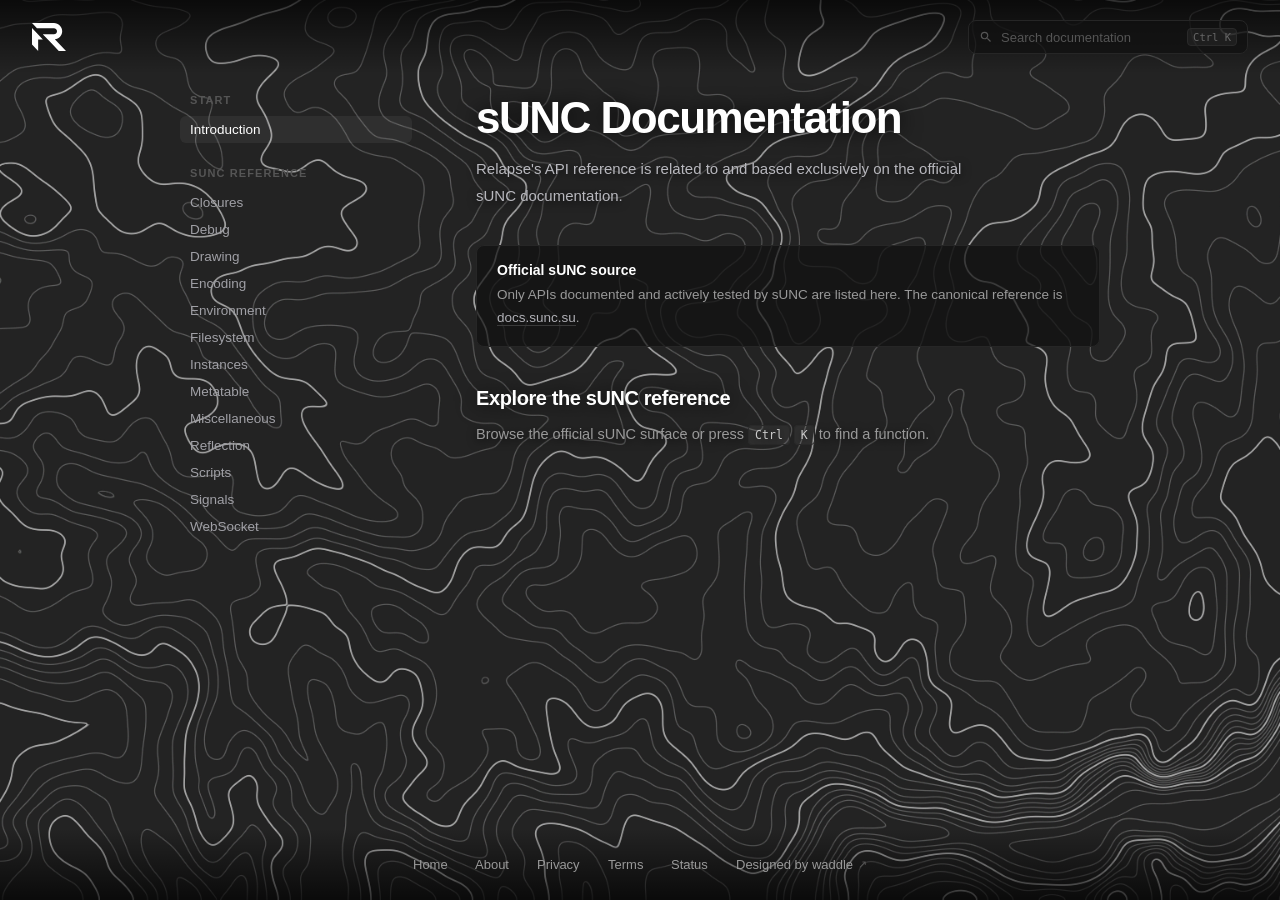
==== docs.html @ dd9867e1 "Fix og:description formatting in docs.html Added a period to the end of the og:description meta tag." ====
<!DOCTYPE html>
<html lang="en">
<head>
  <meta charset="UTF-8">
  <meta name="viewport" content="width=device-width, initial-scale=1.0">
  <title>Documentation — Relapse</title>
  <link rel="stylesheet" href="reassets/restyle.css">
  <link rel="icon" type="image/svg+xml" href="reassets/relapse2.svg">
  <meta property="og:type" content="website">
  <meta property="og:site_name" content="Relapse">
  <meta property="og:title" content="Relapse — The best">
  <meta property="og:description" content="Relapse gives Lua programmers and scripters a powerful, reliable environment for executing and testing their scripts, while delivering exceptional performance.">
  <meta property="og:image" content="https://getrelapse.xyz/reassets/relapse2.svg">
  <meta property="og:url" content="https://getrelapse.xyz/">
</head>
<body>

  <div class="topbar">
    <img src="reassets/relapse2.svg" alt="Relapse logo">
    <div class="docs-topsearch">
      <svg width="14" height="14" viewBox="0 0 24 24" fill="currentColor"><path d="M15.5 14h-.79l-.28-.27A6.47 6.47 0 0 0 16 9.5 6.5 6.5 0 1 0 9.5 16c1.61 0 3.09-.59 4.23-1.57l.27.28v.79l5 4.99L20.49 19l-4.99-5zm-6 0C7.01 14 5 11.99 5 9.5S7.01 5 9.5 5 14 7.01 14 9.5 11.99 14 9.5 14z"/></svg>
      <input type="text" id="docsSearch" placeholder="Search documentation" autocomplete="off" spellcheck="false">
      <kbd>Ctrl K</kbd>
      <div class="docs-results" id="docsResults"></div>
    </div>
  </div>

  <div class="docs-layout">

    <aside class="docs-side">
      <div class="docs-side-group">
        <h3>Start</h3>
        <a class="docs-side-link current" data-doc="introduction" href="#introduction">Introduction</a>
      </div>
      <div class="docs-side-group">
        <h3>sUNC Reference</h3>
        <a class="docs-side-link" data-doc="closures" href="#closures">Closures</a>
        <a class="docs-side-link" data-doc="debug" href="#debug">Debug</a>
        <a class="docs-side-link" data-doc="drawing" href="#drawing">Drawing</a>
        <a class="docs-side-link" data-doc="encoding" href="#encoding">Encoding</a>
        <a class="docs-side-link" data-doc="environment" href="#environment">Environment</a>
        <a class="docs-side-link" data-doc="filesystem" href="#filesystem">Filesystem</a>
        <a class="docs-side-link" data-doc="instances" href="#instances">Instances</a>
        <a class="docs-side-link" data-doc="metatable" href="#metatable">Metatable</a>
        <a class="docs-side-link" data-doc="miscellaneous" href="#miscellaneous">Miscellaneous</a>
        <a class="docs-side-link" data-doc="reflection" href="#reflection">Reflection</a>
        <a class="docs-side-link" data-doc="scripts" href="#scripts">Scripts</a>
        <a class="docs-side-link" data-doc="signals" href="#signals">Signals</a>
        <a class="docs-side-link" data-doc="websocket" href="#websocket">WebSocket</a>
      </div>
    </aside>

    <main class="docs-main">

      <section id="introduction" class="docs-section active">
        <h1 class="docs-title">sUNC Documentation</h1>
        <p class="docs-lead">
          Relapse's API reference is related to and based exclusively on the official sUNC documentation.
        </p>

        <div class="docs-note">
          <h3>Official sUNC source</h3>
          <p>Only APIs documented and actively tested by sUNC are listed here. The canonical reference is <a href="https://docs.sunc.su" target="_blank">docs.sunc.su</a>.</p>
        </div>

        <h2 class="docs-h2">Explore the sUNC reference</h2>
        <p class="docs-p">Browse the official sUNC surface or press <kbd>Ctrl</kbd> <kbd>K</kbd> to find a function.</p>
      </section>

      <section id="closures" class="docs-section">
        <p class="docs-breadcrumb"><span>sUNC Reference</span><span class="sep">/</span><span>Closures</span></p>
        <h2 class="docs-title-sm">Closures</h2>
        <p class="docs-lead">Inspect, create, classify, hook and restore Luau closures.</p>

        <div class="docs-note">
          <h3>Related to sUNC documentation</h3>
          <p>This reference is based exclusively on the official <a href="https://docs.sunc.su" target="_blank">sUNC documentation</a>.</p>
        </div>

        <h3 class="docs-h3">Available functions</h3>
        <div class="docs-functions" data-category="closures"></div>
      </section>

      <section id="debug" class="docs-section">
        <p class="docs-breadcrumb"><span>sUNC Reference</span><span class="sep">/</span><span>Debug</span></p>
        <h2 class="docs-title-sm">Debug</h2>
        <p class="docs-lead">Inspect and modify constants, upvalues, stacks and prototypes.</p>

        <div class="docs-note">
          <h3>Related to sUNC documentation</h3>
          <p>This reference is based exclusively on the official <a href="https://docs.sunc.su" target="_blank">sUNC documentation</a>.</p>
        </div>

        <h3 class="docs-h3">Available functions</h3>
        <div class="docs-functions" data-category="debug"></div>
      </section>

      <section id="drawing" class="docs-section">
        <p class="docs-breadcrumb"><span>sUNC Reference</span><span class="sep">/</span><span>Drawing</span></p>
        <h2 class="docs-title-sm">Drawing</h2>
        <p class="docs-lead">Create and manage client-only 2D drawing objects.</p>

        <div class="docs-note">
          <h3>Related to sUNC documentation</h3>
          <p>This reference is based exclusively on the official <a href="https://docs.sunc.su" target="_blank">sUNC documentation</a>.</p>
        </div>

        <h3 class="docs-h3">Available functions</h3>
        <div class="docs-functions" data-category="drawing"></div>
      </section>

      <section id="encoding" class="docs-section">
        <p class="docs-breadcrumb"><span>sUNC Reference</span><span class="sep">/</span><span>Encoding</span></p>
        <h2 class="docs-title-sm">Encoding</h2>
        <p class="docs-lead">Encode Base64 data and compress or decompress LZ4 data.</p>

        <div class="docs-note">
          <h3>Related to sUNC documentation</h3>
          <p>This reference is based exclusively on the official <a href="https://docs.sunc.su" target="_blank">sUNC documentation</a>.</p>
        </div>

        <h3 class="docs-h3">Available functions</h3>
        <div class="docs-functions" data-category="encoding"></div>
      </section>

      <section id="environment" class="docs-section">
        <p class="docs-breadcrumb"><span>sUNC Reference</span><span class="sep">/</span><span>Environment</span></p>
        <h2 class="docs-title-sm">Environment</h2>
        <p class="docs-lead">Inspect executor environments, the registry and garbage-collected values.</p>

        <div class="docs-note">
          <h3>Related to sUNC documentation</h3>
          <p>This reference is based exclusively on the official <a href="https://docs.sunc.su" target="_blank">sUNC documentation</a>.</p>
        </div>

        <h3 class="docs-h3">Available functions</h3>
        <div class="docs-functions" data-category="environment"></div>
      </section>

      <section id="filesystem" class="docs-section">
        <p class="docs-breadcrumb"><span>sUNC Reference</span><span class="sep">/</span><span>Filesystem</span></p>
        <h2 class="docs-title-sm">Filesystem</h2>
        <p class="docs-lead">Read, write and organize files in the executor workspace.</p>

        <div class="docs-note">
          <h3>Related to sUNC documentation</h3>
          <p>This reference is based exclusively on the official <a href="https://docs.sunc.su" target="_blank">sUNC documentation</a>.</p>
        </div>

        <h3 class="docs-h3">Available functions</h3>
        <div class="docs-functions" data-category="filesystem"></div>
      </section>

      <section id="instances" class="docs-section">
        <p class="docs-breadcrumb"><span>sUNC Reference</span><span class="sep">/</span><span>Instances</span></p>
        <h2 class="docs-title-sm">Instances</h2>
        <p class="docs-lead">Enumerate, reference, inspect and interact with Roblox Instances.</p>

        <div class="docs-note">
          <h3>Related to sUNC documentation</h3>
          <p>This reference is based exclusively on the official <a href="https://docs.sunc.su" target="_blank">sUNC documentation</a>.</p>
        </div>

        <h3 class="docs-h3">Available functions</h3>
        <div class="docs-functions" data-category="instances"></div>
      </section>

      <section id="metatable" class="docs-section">
        <p class="docs-breadcrumb"><span>sUNC Reference</span><span class="sep">/</span><span>Metatable</span></p>
        <h2 class="docs-title-sm">Metatable</h2>
        <p class="docs-lead">Access, replace and inspect protected metatables.</p>

        <div class="docs-note">
          <h3>Related to sUNC documentation</h3>
          <p>This reference is based exclusively on the official <a href="https://docs.sunc.su" target="_blank">sUNC documentation</a>.</p>
        </div>

        <h3 class="docs-h3">Available functions</h3>
        <div class="docs-functions" data-category="metatable"></div>
      </section>

      <section id="miscellaneous" class="docs-section">
        <p class="docs-breadcrumb"><span>sUNC Reference</span><span class="sep">/</span><span>Miscellaneous</span></p>
        <h2 class="docs-title-sm">Miscellaneous</h2>
        <p class="docs-lead">Utility functions that don't belong to a specific category.</p>

        <div class="docs-note">
          <h3>Related to sUNC documentation</h3>
          <p>This reference is based exclusively on the official <a href="https://docs.sunc.su" target="_blank">sUNC documentation</a>.</p>
        </div>

        <h3 class="docs-h3">Available functions</h3>
        <div class="docs-functions" data-category="miscellaneous"></div>
      </section>

      <section id="reflection" class="docs-section">
        <p class="docs-breadcrumb"><span>sUNC Reference</span><span class="sep">/</span><span>Reflection</span></p>
        <h2 class="docs-title-sm">Reflection</h2>
        <p class="docs-lead">Reflect on functions, types and runtime state.</p>

        <div class="docs-note">
          <h3>Related to sUNC documentation</h3>
          <p>This reference is based exclusively on the official <a href="https://docs.sunc.su" target="_blank">sUNC documentation</a>.</p>
        </div>

        <h3 class="docs-h3">Available functions</h3>
        <div class="docs-functions" data-category="reflection"></div>
      </section>

      <section id="scripts" class="docs-section">
        <p class="docs-breadcrumb"><span>sUNC Reference</span><span class="sep">/</span><span>Scripts</span></p>
        <h2 class="docs-title-sm">Scripts</h2>
        <p class="docs-lead">Manage, load and inspect running scripts.</p>

        <div class="docs-note">
          <h3>Related to sUNC documentation</h3>
          <p>This reference is based exclusively on the official <a href="https://docs.sunc.su" target="_blank">sUNC documentation</a>.</p>
        </div>

        <h3 class="docs-h3">Available functions</h3>
        <div class="docs-functions" data-category="scripts"></div>
      </section>

      <section id="signals" class="docs-section">
        <p class="docs-breadcrumb"><span>sUNC Reference</span><span class="sep">/</span><span>Signals</span></p>
        <h2 class="docs-title-sm">Signals</h2>
        <p class="docs-lead">Hook and inspect Roblox signals and event connections.</p>

        <div class="docs-note">
          <h3>Related to sUNC documentation</h3>
          <p>This reference is based exclusively on the official <a href="https://docs.sunc.su" target="_blank">sUNC documentation</a>.</p>
        </div>

        <h3 class="docs-h3">Available functions</h3>
        <div class="docs-functions" data-category="signals"></div>
      </section>

      <section id="websocket" class="docs-section">
        <p class="docs-breadcrumb"><span>sUNC Reference</span><span class="sep">/</span><span>WebSocket</span></p>
        <h2 class="docs-title-sm">WebSocket</h2>
        <p class="docs-lead">Open, send and receive data over WebSocket connections.</p>

        <div class="docs-note">
          <h3>Related to sUNC documentation</h3>
          <p>This reference is based exclusively on the official <a href="https://docs.sunc.su" target="_blank">sUNC documentation</a>.</p>
        </div>

        <h3 class="docs-h3">Available functions</h3>
        <div class="docs-functions" data-category="websocket"></div>
      </section>

      <section id="function-view" class="docs-section">
        <p class="docs-breadcrumb" id="fnBreadcrumb"></p>
        <p class="docs-category-label" id="fnCategory"></p>
        <h2 class="docs-fn-title" id="fnTitle"></h2>
        <p class="docs-lead" id="fnDesc"></p>

        <div class="docs-note">
          <h3>Related to sUNC documentation</h3>
          <p>This page follows the official <a href="https://docs.sunc.su" target="_blank">sUNC reference</a>.</p>
        </div>

        <h3 class="docs-h2">Signature</h3>
        <div class="docs-code">
          <div class="docs-code-head">
            <span class="docs-code-lang">Luau</span>
            <button class="docs-copy" data-copy="" type="button" aria-label="Copy signature">
              <svg width="12" height="12" viewBox="0 0 24 24" fill="currentColor"><path d="M16 1H4c-1.1 0-2 .9-2 2v14h2V3h12V1zm3 4H8c-1.1 0-2 .9-2 2v14c0 1.1.9 2 2 2h11c1.1 0 2-.9 2-2V7c0-1.1-.9-2-2-2zm0 16H8V7h11v14z"/></svg>
              <span>Copy</span>
            </button>
          </div>
          <pre class="docs-code-body"><code id="fnSignature"></code></pre>
        </div>

        <h3 class="docs-h2">Returns</h3>
        <p class="docs-p" id="fnReturns"></p>

        <div class="docs-nav">
          <a class="docs-nav-btn" id="fnPrev" href="#">
            <span class="docs-nav-label">← Previous</span>
            <span class="docs-nav-title" id="fnPrevTitle"></span>
          </a>
          <a class="docs-nav-btn docs-nav-next" id="fnNext" href="#">
            <span class="docs-nav-label">Next →</span>
            <span class="docs-nav-title" id="fnNextTitle"></span>
          </a>
        </div>
      </section>

    </main>

  </div>

  <div class="footer">
    <a href="index.html">Home</a>
    <a href="#">About</a>
    <a href="#">Privacy</a>
    <a href="tos.html">Terms</a>
    <a href="#">Status</a>
    <a class="credit" href="https://waddles.cafe" target="_blank" rel="noopener">Designed by waddle</a>
  </div>

  <script src="reassets/rejs.js"></script>

</body>
</html>
---- reassets/restyle.css ----
* { margin: 0; padding: 0; box-sizing: border-box; }

html {
  width: 100%;
  height: 100%;
}

body {
  width: 100%;
  min-height: 100%;
  background: #000;
  color: #fff;
  font-family: -apple-system, BlinkMacSystemFont, "Segoe UI", Roboto, Helvetica, Arial, sans-serif;
  display: flex;
  flex-direction: column;
  background-image: url('bckgrnd.png');
  background-size: cover;
  background-position: center;
  background-repeat: no-repeat;
  background-attachment: fixed;
}

body.no-scroll {
  overflow: hidden;
  height: 100vh;
}

@keyframes waveIn {
  0% {
    opacity: 0;
    transform: translate3d(-24px, 40px, 0) scale(0.99);
    filter: blur(8px);
  }
  70% {
    opacity: 1;
    filter: blur(0);
  }
  100% {
    opacity: 1;
    transform: translate3d(0, 0, 0) scale(1);
    filter: blur(0);
  }
}

@keyframes floatSway {
  0%, 100% { transform: translate3d(0, 0, 0); }
  33%      { transform: translate3d(2px, -3px, 0); }
  66%      { transform: translate3d(-2px, 2px, 0); }
}

.topbar {
  display: flex;
  justify-content: space-between;
  align-items: center;
  padding: 20px 32px;
  background: linear-gradient(to bottom, rgba(0,0,0,0.7) 0%, rgba(0,0,0,0) 100%);
}

.topbar img {
  height: 28px;
  width: auto;
  opacity: 0;
  will-change: transform, opacity, filter;
  animation: waveIn 2.4s cubic-bezier(0.22, 1, 0.36, 1) forwards;
  animation-delay: 0.05s;
}

.login-btn {
  display: flex;
  align-items: center;
  gap: 6px;
  background: #111;
  border: 1px solid #222;
  color: #ccc;
  padding: 6px 14px;
  border-radius: 6px;
  font-size: 13px;
  cursor: pointer;
  text-decoration: none;
  transition: background 0.15s;
  opacity: 0;
  will-change: transform, opacity, filter;
  animation: waveIn 2.4s cubic-bezier(0.22, 1, 0.36, 1) forwards;
  animation-delay: 0.15s;
}

.login-btn:hover { background: #1a1a1a; }

.hero {
  flex: 1;
  display: flex;
  flex-direction: column;
  align-items: center;
  justify-content: center;
  text-align: center;
  padding: 40px 20px;
}

.logo-row {
  display: flex;
  align-items: center;
  justify-content: center;
  margin-bottom: 40px;
  opacity: 0;
  will-change: transform, opacity, filter;
  animation: waveIn 2.4s cubic-bezier(0.22, 1, 0.36, 1) forwards;
  animation-delay: 0.2s;
}

.logo-row img {
  height: 140px;
  width: auto;
  max-width: 90%;
  object-fit: contain;
  will-change: transform;
  animation: floatSway 10s ease-in-out infinite;
  animation-delay: 2.8s;
}

.logo-row h1 {
  font-size: 88px;
  font-weight: 600;
  letter-spacing: -2px;
  color: #fff;
  text-shadow: 0 0 20px rgba(0, 0, 0, 0.8);
}

.tagline {
  max-width: 560px;
  color: #ccc;
  font-size: 15px;
  line-height: 1.7;
  margin-bottom: 40px;
  text-shadow: 0 2px 10px rgba(0, 0, 0, 0.8);
  opacity: 0;
  will-change: transform, opacity, filter;
  animation: waveIn 2.4s cubic-bezier(0.22, 1, 0.36, 1) forwards;
  animation-delay: 0.4s;
}

.buttons {
  display: flex;
  gap: 12px;
  opacity: 0;
  will-change: transform, opacity, filter;
  animation: waveIn 2.4s cubic-bezier(0.22, 1, 0.36, 1) forwards;
  animation-delay: 0.6s;
}

.btn {
  display: flex;
  align-items: center;
  gap: 8px;
  background: rgba(17, 17, 17, 0.8);
  border: 1px solid #333;
  color: #ddd;
  padding: 10px 20px;
  border-radius: 6px;
  font-size: 14px;
  font-weight: 500;
  cursor: pointer;
  text-decoration: none;
  transition: background 0.2s ease, border-color 0.2s ease, transform 0.2s ease;
}

.btn:hover {
  background: #1a1a1a;
  border-color: #444;
  transform: translateY(-1px);
}

.btn svg {
  width: 16px;
  height: 16px;
  fill: #888;
  transition: fill 0.2s ease;
}

.btn:hover svg {
  fill: #bbb;
}

.footer {
  display: flex;
  justify-content: center;
  gap: 28px;
  padding: 28px 20px;
  background: linear-gradient(to top, rgba(0,0,0,0.7) 0%, rgba(0,0,0,0) 100%);
}

.footer a {
  color: #999;
  font-size: 13px;
  text-decoration: none;
  transition: color 0.2s ease;
  opacity: 0;
  will-change: transform, opacity, filter;
  animation: waveIn 2.4s cubic-bezier(0.22, 1, 0.36, 1) forwards;
}

.footer a:nth-child(1) { animation-delay: 0.8s; }
.footer a:nth-child(2) { animation-delay: 0.85s; }
.footer a:nth-child(3) { animation-delay: 0.9s; }
.footer a:nth-child(4) { animation-delay: 0.95s; }
.footer a:nth-child(5) { animation-delay: 1s; }
.footer a:nth-child(6) { animation-delay: 1.05s; }

.footer a:hover { color: #ddd; }

.footer .credit {
  display: inline-flex;
  align-items: center;
  gap: 5px;
}

.footer .credit::after {
  content: '↗';
  font-size: 11px;
  color: #555;
  transition: color 0.2s ease;
}

.footer .credit:hover::after {
  color: #c084fc;
}

.article-wrap {
  flex: 1;
  display: flex;
  flex-direction: column;
  padding: 20px 24px 80px;
  max-width: 640px;
  margin: 0 auto;
  width: 100%;
}

.back {
  display: inline-flex;
  align-items: center;
  gap: 6px;
  font-size: 13px;
  color: #666;
  margin-bottom: 40px;
  text-decoration: none;
  transition: color .15s ease;
  opacity: 0;
  will-change: transform, opacity, filter;
  animation: waveIn 2.4s cubic-bezier(0.22, 1, 0.36, 1) forwards;
  animation-delay: 0.1s;
}

.back:hover {
  color: #fff;
}

.article-title {
  font-size: clamp(26px, 5vw, 34px);
  font-weight: 600;
  letter-spacing: -1px;
  color: #fff;
  margin-bottom: 6px;
  text-shadow: 0 0 20px rgba(0, 0, 0, 0.8);
  opacity: 0;
  will-change: transform, opacity, filter;
  animation: waveIn 2.4s cubic-bezier(0.22, 1, 0.36, 1) forwards;
  animation-delay: 0.2s;
}

.article-updated {
  font-size: 12.5px;
  color: #666;
  margin-bottom: 44px;
  letter-spacing: 0.02em;
  opacity: 0;
  will-change: transform, opacity, filter;
  animation: waveIn 2.4s cubic-bezier(0.22, 1, 0.36, 1) forwards;
  animation-delay: 0.3s;
}

.article {
  width: 100%;
  opacity: 0;
  will-change: transform, opacity, filter;
  animation: waveIn 2.4s cubic-bezier(0.22, 1, 0.36, 1) forwards;
  animation-delay: 0.4s;
}

.article-lead {
  font-size: 15px;
  line-height: 1.75;
  color: #b8b8be;
  margin-bottom: 44px;
  text-shadow: 0 2px 10px rgba(0, 0, 0, 0.8);
}

.article-card {
  margin-bottom: 36px;
}

.article-card h2 {
  font-size: 16px;
  font-weight: 600;
  color: #fff;
  margin-bottom: 8px;
  letter-spacing: -0.2px;
  text-shadow: 0 0 20px rgba(0, 0, 0, 0.8);
}

.article-card p {
  font-size: 14.5px;
  line-height: 1.75;
  color: #999;
  text-shadow: 0 2px 10px rgba(0, 0, 0, 0.8);
}

@media (prefers-reduced-motion: reduce) {
  .topbar img,
  .login-btn,
  .logo-row,
  .tagline,
  .buttons,
  .footer a,
  .back,
  .article-title,
  .article-updated,
  .article,
  .docs-side,
  .docs-section.active {
    animation: none;
    opacity: 1;
    transform: none;
    filter: none;
  }
}

@media (max-width: 640px) {
  .logo-row img { height: 80px; }
  .buttons { flex-direction: column; width: 100%; max-width: 280px; }
  .btn { justify-content: center; }
  .hero { padding: 24px 16px; }
  .tagline { font-size: 13px; }
  .topbar { padding: 16px 20px; }
  .topbar img { height: 22px; }

  .article-wrap { padding: 16px 20px 60px; }
  .article-card { margin-bottom: 28px; }
  .article-lead { margin-bottom: 32px; }
}

.docs-topsearch {
  position: relative;
  display: flex;
  align-items: center;
  gap: 8px;
  background: rgba(17, 17, 17, 0.7);
  border: 1px solid #262626;
  border-radius: 8px;
  padding: 7px 10px;
  min-width: 280px;
  transition: border-color 0.15s ease, background 0.15s ease;
}

.docs-topsearch:focus-within {
  border-color: #3a3a3a;
  background: rgba(22, 22, 22, 0.9);
}

.docs-topsearch svg { color: #555; flex-shrink: 0; }

.docs-topsearch input {
  flex: 1;
  min-width: 0;
  background: none;
  border: none;
  outline: none;
  color: #e0e0e4;
  font-family: inherit;
  font-size: 13px;
  padding: 0;
}

.docs-topsearch input::placeholder { color: #555; }

.docs-topsearch kbd {
  font-family: ui-monospace, "SF Mono", Menlo, monospace;
  font-size: 10.5px;
  background: rgba(255, 255, 255, 0.05);
  border: 1px solid #2a2a2a;
  border-radius: 4px;
  padding: 2px 5px;
  color: #666;
  flex-shrink: 0;
}

.docs-topsearch .docs-results {
  position: absolute;
  top: calc(100% + 6px);
  right: 0;
  width: 320px;
  max-height: 380px;
  overflow-y: auto;
  display: none;
  flex-direction: column;
  gap: 2px;
  background: rgba(17, 17, 17, 0.98);
  border: 1px solid #262626;
  border-radius: 8px;
  padding: 6px;
  margin: 0;
  z-index: 200;
  box-shadow: 0 8px 32px rgba(0, 0, 0, 0.5);
}

.docs-topsearch .docs-results.on { display: flex; }

.docs-result-label {
  font-size: 10.5px;
  font-weight: 600;
  letter-spacing: 0.08em;
  text-transform: uppercase;
  color: #555;
  padding: 6px 8px 4px;
}

.docs-result {
  display: flex;
  align-items: center;
  justify-content: space-between;
  gap: 8px;
  padding: 7px 8px;
  border-radius: 6px;
  text-decoration: none;
  transition: background 0.12s ease;
}

.docs-result:hover { background: rgba(255, 255, 255, 0.04); }

.docs-result-title {
  font-size: 13px;
  color: #b8b8be;
  white-space: nowrap;
  overflow: hidden;
  text-overflow: ellipsis;
}

.docs-result-title mark {
  background: rgba(192, 132, 252, 0.25);
  color: #e0c8ff;
  border-radius: 2px;
  padding: 0 2px;
}

.docs-result-type {
  font-size: 10px;
  text-transform: uppercase;
  letter-spacing: 0.06em;
  color: #555;
  flex-shrink: 0;
}

.docs-result-none {
  font-size: 13px;
  color: #666;
  padding: 10px 8px;
  text-align: center;
}

.docs-layout {
  flex: 1;
  display: grid;
  grid-template-columns: 240px minmax(0, 1fr);
  gap: 56px;
  max-width: 1000px;
  width: 100%;
  margin: 0 auto;
  padding: 20px 40px 80px;
}

.docs-side {
  position: sticky;
  top: 80px;
  align-self: start;
  max-height: calc(100vh - 100px);
  overflow-y: auto;
  display: flex;
  flex-direction: column;
  gap: 24px;
  padding-right: 8px;
  scrollbar-width: thin;
  scrollbar-color: #2a2a2a transparent;
  opacity: 0;
  will-change: transform, opacity, filter;
  animation: waveIn 2.4s cubic-bezier(0.22, 1, 0.36, 1) forwards;
  animation-delay: 0.2s;
}

.docs-side::-webkit-scrollbar { width: 4px; }
.docs-side::-webkit-scrollbar-thumb { background: #2a2a2a; border-radius: 2px; }

.docs-side-group { display: flex; flex-direction: column; }

.docs-side-group h3 {
  font-size: 11px;
  font-weight: 600;
  letter-spacing: 0.1em;
  text-transform: uppercase;
  color: #555;
  margin-bottom: 10px;
  padding-left: 10px;
}

.docs-side-link {
  display: block;
  padding: 6px 10px;
  font-size: 13.5px;
  color: #a0a0a6;
  text-decoration: none;
  border-radius: 6px;
  transition: color 0.15s ease, background 0.15s ease;
}

.docs-side-link:hover { color: #e8e8ec; background: rgba(255, 255, 255, 0.04); }
.docs-side-link.current { color: #fff; background: rgba(255, 255, 255, 0.06); }

.docs-main { min-width: 0; }

.docs-section { display: none; }

.docs-section.active {
  display: block;
  animation: waveIn 0.9s cubic-bezier(0.22, 1, 0.36, 1) forwards;
}

.docs-breadcrumb {
  display: flex;
  align-items: center;
  gap: 8px;
  font-size: 12.5px;
  color: #666;
  margin-bottom: 18px;
}

.docs-breadcrumb .sep { color: #333; }

.docs-category-label {
  font-size: 12px;
  color: #666;
  margin-bottom: 6px;
}

.docs-title {
  font-size: clamp(32px, 5vw, 44px);
  font-weight: 700;
  letter-spacing: -1.5px;
  line-height: 1.1;
  color: #fff;
  margin-bottom: 14px;
  text-shadow: 0 0 20px rgba(0, 0, 0, 0.8);
}

.docs-title-sm {
  font-size: clamp(26px, 4vw, 34px);
  font-weight: 700;
  letter-spacing: -1px;
  line-height: 1.15;
  color: #fff;
  margin-bottom: 12px;
  text-shadow: 0 0 20px rgba(0, 0, 0, 0.8);
}

.docs-fn-title {
  font-family: ui-monospace, "SF Mono", Menlo, monospace;
  font-size: clamp(24px, 4vw, 32px);
  font-weight: 600;
  letter-spacing: -0.5px;
  line-height: 1.2;
  color: #fff;
  margin-bottom: 12px;
  text-shadow: 0 0 20px rgba(0, 0, 0, 0.8);
}

.docs-lead {
  font-size: 15px;
  line-height: 1.75;
  color: #b8b8be;
  max-width: 60ch;
  margin-bottom: 36px;
  text-shadow: 0 2px 10px rgba(0, 0, 0, 0.8);
}

.docs-note {
  background: rgba(17, 17, 17, 0.7);
  border: 1px solid #262626;
  border-radius: 8px;
  padding: 16px 20px;
  margin-bottom: 40px;
}

.docs-note h3 {
  font-size: 14px;
  font-weight: 600;
  color: #fff;
  margin-bottom: 6px;
}

.docs-note p {
  font-size: 13.5px;
  line-height: 1.7;
  color: #999;
}

.docs-note a {
  color: #b0b0b6;
  text-decoration: none;
  border-bottom: 1px solid #3a3a3a;
  transition: color 0.15s ease, border-color 0.15s ease;
}

.docs-note a:hover { color: #e8e8ec; border-bottom-color: #666; }

.docs-h2 {
  font-size: 20px;
  font-weight: 600;
  letter-spacing: -0.4px;
  color: #fff;
  margin-bottom: 12px;
  margin-top: 32px;
  text-shadow: 0 0 20px rgba(0, 0, 0, 0.8);
}

.docs-p {
  font-size: 14.5px;
  line-height: 1.75;
  color: #999;
  margin-bottom: 20px;
  text-shadow: 0 2px 10px rgba(0, 0, 0, 0.8);
}

.docs-p kbd {
  font-family: ui-monospace, "SF Mono", Menlo, monospace;
  font-size: 11.5px;
  background: rgba(255, 255, 255, 0.06);
  border: 1px solid #2a2a2a;
  border-radius: 4px;
  padding: 2px 6px;
  color: #ccc;
}

.docs-h3 {
  font-size: 11px;
  font-weight: 600;
  letter-spacing: 0.1em;
  text-transform: uppercase;
  color: #555;
  margin-bottom: 16px;
}

.docs-functions { display: flex; flex-direction: column; gap: 6px; }

.docs-fn {
  display: grid;
  grid-template-columns: 200px 1fr auto;
  align-items: center;
  gap: 18px;
  background: #0d0d0f;
  border: 1px solid #1e1e22;
  border-radius: 6px;
  padding: 12px 16px;
  text-decoration: none;
  transition: background 0.15s ease, border-color 0.15s ease;
  cursor: pointer;
}

.docs-fn:hover {
  background: #131316;
  border-color: #2e2e34;
}

.docs-fn-name {
  font-family: ui-monospace, "SF Mono", Menlo, monospace;
  font-size: 13px;
  color: #d8d8dc;
  white-space: nowrap;
  overflow: hidden;
  text-overflow: ellipsis;
}

.docs-fn-desc {
  font-size: 13.5px;
  line-height: 1.55;
  color: #8a8a90;
}

.docs-fn svg { color: #4a4a52; flex-shrink: 0; transition: color 0.15s ease; }
.docs-fn:hover svg { color: #d8d8dc; }

.docs-code {
  background: #0d0d0f;
  border: 1px solid #1e1e22;
  border-radius: 6px;
  overflow: hidden;
  margin-bottom: 8px;
}

.docs-code-head {
  display: flex;
  align-items: center;
  justify-content: space-between;
  padding: 8px 12px;
  background: #131316;
  border-bottom: 1px solid #1e1e22;
}

.docs-code-lang {
  display: flex;
  align-items: center;
  gap: 6px;
  font-size: 12px;
  color: #8a8a90;
}

.docs-code-lang::before {
  content: '';
  width: 12px;
  height: 12px;
  border-radius: 3px;
  background: #2e2e34;
}

.docs-copy {
  display: flex;
  align-items: center;
  gap: 6px;
  background: transparent;
  border: 1px solid #262626;
  border-radius: 5px;
  padding: 4px 9px;
  font-family: inherit;
  font-size: 11.5px;
  color: #8a8a90;
  cursor: pointer;
  transition: color 0.15s ease, border-color 0.15s ease, background 0.15s ease;
}

.docs-copy:hover {
  color: #d8d8dc;
  border-color: #3a3a3a;
  background: #1a1a1e;
}

.docs-copy.copied {
  color: #c084fc;
  border-color: rgba(192, 132, 252, 0.4);
  background: rgba(192, 132, 252, 0.08);
}

.docs-copy svg { flex-shrink: 0; }

.docs-code-body {
  margin: 0;
  padding: 14px 16px;
  overflow-x: auto;
  font-family: ui-monospace, "SF Mono", Menlo, monospace;
  font-size: 12.5px;
  line-height: 1.9;
  color: #c8c8ce;
  white-space: pre-wrap;
  word-break: break-word;
}

.docs-code-body code {
  font-family: inherit;
  font-size: inherit;
  color: inherit;
  background: none;
  padding: 0;
}

.docs-nav {
  display: grid;
  grid-template-columns: 1fr 1fr;
  gap: 12px;
  margin-top: 56px;
}

.docs-nav-btn {
  display: flex;
  flex-direction: column;
  gap: 4px;
  background: rgba(17, 17, 17, 0.7);
  border: 1px solid #262626;
  border-radius: 8px;
  padding: 14px 18px;
  text-decoration: none;
  transition: background 0.15s ease, border-color 0.15s ease;
  cursor: pointer;
}

.docs-nav-btn:hover { background: rgba(26, 26, 26, 0.9); border-color: #3a3a3a; }

.docs-nav-next { text-align: right; }

.docs-nav-label {
  font-size: 11px;
  font-weight: 600;
  letter-spacing: 0.06em;
  text-transform: uppercase;
  color: #555;
}

.docs-nav-title {
  font-family: ui-monospace, "SF Mono", Menlo, monospace;
  font-size: 13px;
  color: #c8c8ce;
}

@media (max-width: 900px) {
  .docs-topsearch { min-width: 200px; }
  .docs-topsearch kbd { display: none; }
}

@media (max-width: 760px) {
  .docs-layout {
    grid-template-columns: 1fr;
    padding: 16px 20px 60px;
    gap: 28px;
  }

  .docs-side { position: static; max-height: none; overflow: visible; }

  .docs-fn {
    grid-template-columns: 1fr auto;
    gap: 10px;
  }

  .docs-fn-name { grid-column: 1 / -1; }

  .docs-nav { grid-template-columns: 1fr; }

  .docs-topsearch { min-width: 0; flex: 1; }
  .docs-topsearch input { font-size: 12px; }
}
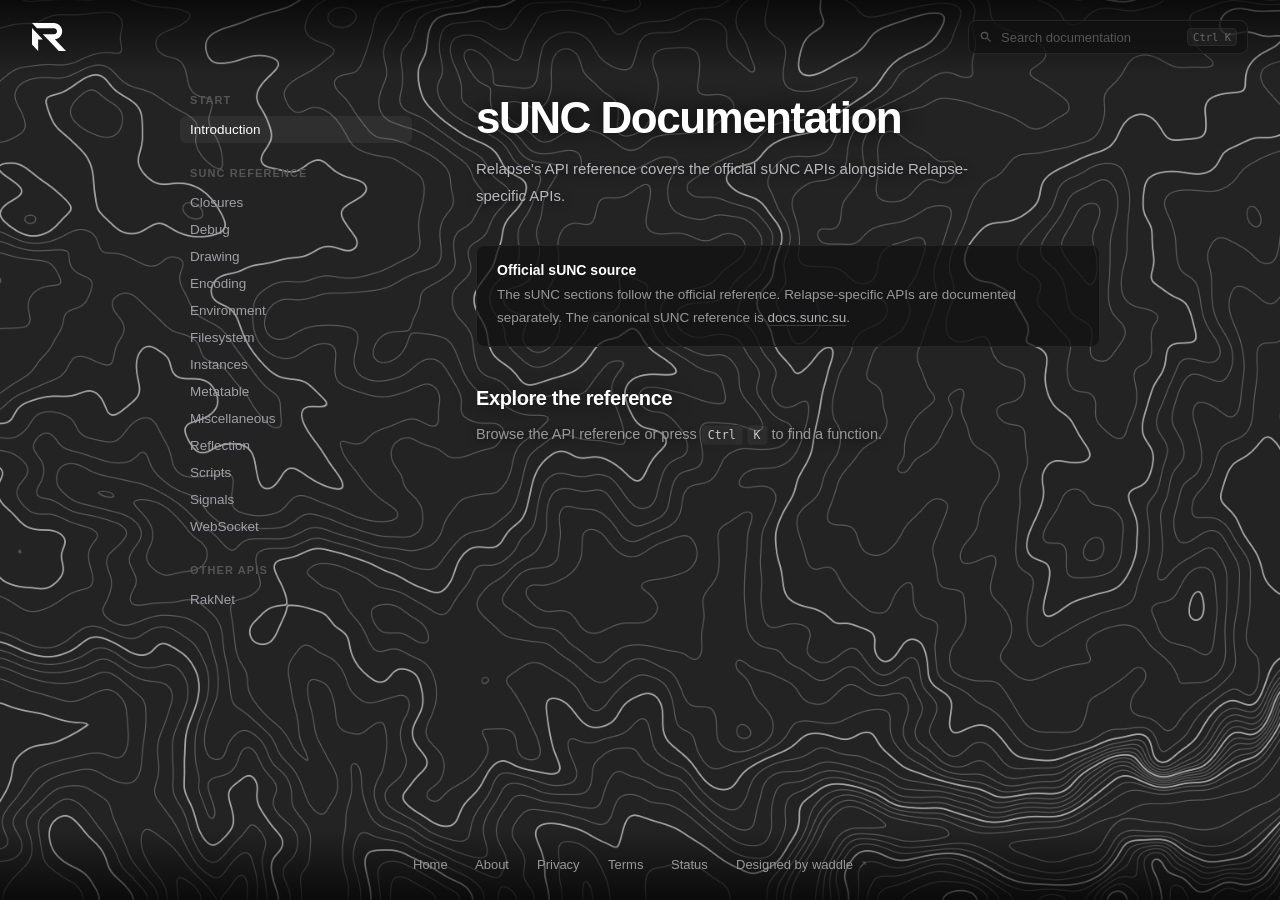
==== commit b541edf3: "Update docs.html" ====
--- a/docs.html
+++ b/docs.html
@@ -3,18 +3,17 @@
 <head>
   <meta charset="UTF-8">
   <meta name="viewport" content="width=device-width, initial-scale=1.0">
-  <title>Documentation — Relapse</title>
+  <title>Documentation - Relapse</title>
   <link rel="stylesheet" href="reassets/restyle.css">
   <link rel="icon" type="image/svg+xml" href="reassets/relapse2.svg">
   <meta property="og:type" content="website">
   <meta property="og:site_name" content="Relapse">
-  <meta property="og:title" content="Relapse — The best">
+  <meta property="og:title" content="Relapse - The best">
   <meta property="og:description" content="Relapse gives Lua programmers and scripters a powerful, reliable environment for executing and testing their scripts, while delivering exceptional performance.">
   <meta property="og:image" content="https://getrelapse.xyz/reassets/relapse2.svg">
   <meta property="og:url" content="https://getrelapse.xyz/">
 </head>
 <body>
-
   <div class="topbar">
     <img src="reassets/relapse2.svg" alt="Relapse logo">
     <div class="docs-topsearch">
@@ -26,12 +25,12 @@
   </div>
 
   <div class="docs-layout">
-
     <aside class="docs-side">
       <div class="docs-side-group">
         <h3>Start</h3>
         <a class="docs-side-link current" data-doc="introduction" href="#introduction">Introduction</a>
       </div>
+
       <div class="docs-side-group">
         <h3>sUNC Reference</h3>
         <a class="docs-side-link" data-doc="closures" href="#closures">Closures</a>
@@ -48,35 +47,32 @@
         <a class="docs-side-link" data-doc="signals" href="#signals">Signals</a>
         <a class="docs-side-link" data-doc="websocket" href="#websocket">WebSocket</a>
       </div>
+
+      <div class="docs-side-group">
+        <h3>Other APIs</h3>
+        <a class="docs-side-link" data-doc="raknet" href="#raknet">RakNet</a>
+      </div>
     </aside>
 
     <main class="docs-main">
-
       <section id="introduction" class="docs-section active">
         <h1 class="docs-title">sUNC Documentation</h1>
-        <p class="docs-lead">
-          Relapse's API reference is related to and based exclusively on the official sUNC documentation.
-        </p>
+        <p class="docs-lead">Relapse's API reference covers the official sUNC APIs alongside Relapse-specific APIs.</p>
 
         <div class="docs-note">
           <h3>Official sUNC source</h3>
-          <p>Only APIs documented and actively tested by sUNC are listed here. The canonical reference is <a href="https://docs.sunc.su" target="_blank">docs.sunc.su</a>.</p>
-        </div>
-
-        <h2 class="docs-h2">Explore the sUNC reference</h2>
-        <p class="docs-p">Browse the official sUNC surface or press <kbd>Ctrl</kbd> <kbd>K</kbd> to find a function.</p>
+          <p>The sUNC sections follow the official reference. Relapse-specific APIs are documented separately. The canonical sUNC reference is <a href="https://docs.sunc.su" target="_blank" rel="noopener">docs.sunc.su</a>.</p>
+        </div>
+
+        <h2 class="docs-h2">Explore the reference</h2>
+        <p class="docs-p">Browse the API reference or press <kbd>Ctrl</kbd> <kbd>K</kbd> to find a function.</p>
       </section>
 
       <section id="closures" class="docs-section">
         <p class="docs-breadcrumb"><span>sUNC Reference</span><span class="sep">/</span><span>Closures</span></p>
         <h2 class="docs-title-sm">Closures</h2>
         <p class="docs-lead">Inspect, create, classify, hook and restore Luau closures.</p>
-
-        <div class="docs-note">
-          <h3>Related to sUNC documentation</h3>
-          <p>This reference is based exclusively on the official <a href="https://docs.sunc.su" target="_blank">sUNC documentation</a>.</p>
-        </div>
-
+        <div class="docs-note"><h3>Related to sUNC documentation</h3><p>This reference is based on the official <a href="https://docs.sunc.su" target="_blank" rel="noopener">sUNC documentation</a>.</p></div>
         <h3 class="docs-h3">Available functions</h3>
         <div class="docs-functions" data-category="closures"></div>
       </section>
@@ -85,12 +81,7 @@
         <p class="docs-breadcrumb"><span>sUNC Reference</span><span class="sep">/</span><span>Debug</span></p>
         <h2 class="docs-title-sm">Debug</h2>
         <p class="docs-lead">Inspect and modify constants, upvalues, stacks and prototypes.</p>
-
-        <div class="docs-note">
-          <h3>Related to sUNC documentation</h3>
-          <p>This reference is based exclusively on the official <a href="https://docs.sunc.su" target="_blank">sUNC documentation</a>.</p>
-        </div>
-
+        <div class="docs-note"><h3>Related to sUNC documentation</h3><p>This reference is based on the official <a href="https://docs.sunc.su" target="_blank" rel="noopener">sUNC documentation</a>.</p></div>
         <h3 class="docs-h3">Available functions</h3>
         <div class="docs-functions" data-category="debug"></div>
       </section>
@@ -99,12 +90,7 @@
         <p class="docs-breadcrumb"><span>sUNC Reference</span><span class="sep">/</span><span>Drawing</span></p>
         <h2 class="docs-title-sm">Drawing</h2>
         <p class="docs-lead">Create and manage client-only 2D drawing objects.</p>
-
-        <div class="docs-note">
-          <h3>Related to sUNC documentation</h3>
-          <p>This reference is based exclusively on the official <a href="https://docs.sunc.su" target="_blank">sUNC documentation</a>.</p>
-        </div>
-
+        <div class="docs-note"><h3>Related to sUNC documentation</h3><p>This reference is based on the official <a href="https://docs.sunc.su" target="_blank" rel="noopener">sUNC documentation</a>.</p></div>
         <h3 class="docs-h3">Available functions</h3>
         <div class="docs-functions" data-category="drawing"></div>
       </section>
@@ -113,12 +99,7 @@
         <p class="docs-breadcrumb"><span>sUNC Reference</span><span class="sep">/</span><span>Encoding</span></p>
         <h2 class="docs-title-sm">Encoding</h2>
         <p class="docs-lead">Encode Base64 data and compress or decompress LZ4 data.</p>
-
-        <div class="docs-note">
-          <h3>Related to sUNC documentation</h3>
-          <p>This reference is based exclusively on the official <a href="https://docs.sunc.su" target="_blank">sUNC documentation</a>.</p>
-        </div>
-
+        <div class="docs-note"><h3>Related to sUNC documentation</h3><p>This reference is based on the official <a href="https://docs.sunc.su" target="_blank" rel="noopener">sUNC documentation</a>.</p></div>
         <h3 class="docs-h3">Available functions</h3>
         <div class="docs-functions" data-category="encoding"></div>
       </section>
@@ -127,12 +108,7 @@
         <p class="docs-breadcrumb"><span>sUNC Reference</span><span class="sep">/</span><span>Environment</span></p>
         <h2 class="docs-title-sm">Environment</h2>
         <p class="docs-lead">Inspect executor environments, the registry and garbage-collected values.</p>
-
-        <div class="docs-note">
-          <h3>Related to sUNC documentation</h3>
-          <p>This reference is based exclusively on the official <a href="https://docs.sunc.su" target="_blank">sUNC documentation</a>.</p>
-        </div>
-
+        <div class="docs-note"><h3>Related to sUNC documentation</h3><p>This reference is based on the official <a href="https://docs.sunc.su" target="_blank" rel="noopener">sUNC documentation</a>.</p></div>
         <h3 class="docs-h3">Available functions</h3>
         <div class="docs-functions" data-category="environment"></div>
       </section>
@@ -141,12 +117,7 @@
         <p class="docs-breadcrumb"><span>sUNC Reference</span><span class="sep">/</span><span>Filesystem</span></p>
         <h2 class="docs-title-sm">Filesystem</h2>
         <p class="docs-lead">Read, write and organize files in the executor workspace.</p>
-
-        <div class="docs-note">
-          <h3>Related to sUNC documentation</h3>
-          <p>This reference is based exclusively on the official <a href="https://docs.sunc.su" target="_blank">sUNC documentation</a>.</p>
-        </div>
-
+        <div class="docs-note"><h3>Related to sUNC documentation</h3><p>This reference is based on the official <a href="https://docs.sunc.su" target="_blank" rel="noopener">sUNC documentation</a>.</p></div>
         <h3 class="docs-h3">Available functions</h3>
         <div class="docs-functions" data-category="filesystem"></div>
       </section>
@@ -155,12 +126,7 @@
         <p class="docs-breadcrumb"><span>sUNC Reference</span><span class="sep">/</span><span>Instances</span></p>
         <h2 class="docs-title-sm">Instances</h2>
         <p class="docs-lead">Enumerate, reference, inspect and interact with Roblox Instances.</p>
-
-        <div class="docs-note">
-          <h3>Related to sUNC documentation</h3>
-          <p>This reference is based exclusively on the official <a href="https://docs.sunc.su" target="_blank">sUNC documentation</a>.</p>
-        </div>
-
+        <div class="docs-note"><h3>Related to sUNC documentation</h3><p>This reference is based on the official <a href="https://docs.sunc.su" target="_blank" rel="noopener">sUNC documentation</a>.</p></div>
         <h3 class="docs-h3">Available functions</h3>
         <div class="docs-functions" data-category="instances"></div>
       </section>
@@ -169,12 +135,7 @@
         <p class="docs-breadcrumb"><span>sUNC Reference</span><span class="sep">/</span><span>Metatable</span></p>
         <h2 class="docs-title-sm">Metatable</h2>
         <p class="docs-lead">Access, replace and inspect protected metatables.</p>
-
-        <div class="docs-note">
-          <h3>Related to sUNC documentation</h3>
-          <p>This reference is based exclusively on the official <a href="https://docs.sunc.su" target="_blank">sUNC documentation</a>.</p>
-        </div>
-
+        <div class="docs-note"><h3>Related to sUNC documentation</h3><p>This reference is based on the official <a href="https://docs.sunc.su" target="_blank" rel="noopener">sUNC documentation</a>.</p></div>
         <h3 class="docs-h3">Available functions</h3>
         <div class="docs-functions" data-category="metatable"></div>
       </section>
@@ -183,12 +144,7 @@
         <p class="docs-breadcrumb"><span>sUNC Reference</span><span class="sep">/</span><span>Miscellaneous</span></p>
         <h2 class="docs-title-sm">Miscellaneous</h2>
         <p class="docs-lead">Utility functions that don't belong to a specific category.</p>
-
-        <div class="docs-note">
-          <h3>Related to sUNC documentation</h3>
-          <p>This reference is based exclusively on the official <a href="https://docs.sunc.su" target="_blank">sUNC documentation</a>.</p>
-        </div>
-
+        <div class="docs-note"><h3>Related to sUNC documentation</h3><p>This reference is based on the official <a href="https://docs.sunc.su" target="_blank" rel="noopener">sUNC documentation</a>.</p></div>
         <h3 class="docs-h3">Available functions</h3>
         <div class="docs-functions" data-category="miscellaneous"></div>
       </section>
@@ -197,12 +153,7 @@
         <p class="docs-breadcrumb"><span>sUNC Reference</span><span class="sep">/</span><span>Reflection</span></p>
         <h2 class="docs-title-sm">Reflection</h2>
         <p class="docs-lead">Reflect on functions, types and runtime state.</p>
-
-        <div class="docs-note">
-          <h3>Related to sUNC documentation</h3>
-          <p>This reference is based exclusively on the official <a href="https://docs.sunc.su" target="_blank">sUNC documentation</a>.</p>
-        </div>
-
+        <div class="docs-note"><h3>Related to sUNC documentation</h3><p>This reference is based on the official <a href="https://docs.sunc.su" target="_blank" rel="noopener">sUNC documentation</a>.</p></div>
         <h3 class="docs-h3">Available functions</h3>
         <div class="docs-functions" data-category="reflection"></div>
       </section>
@@ -211,12 +162,7 @@
         <p class="docs-breadcrumb"><span>sUNC Reference</span><span class="sep">/</span><span>Scripts</span></p>
         <h2 class="docs-title-sm">Scripts</h2>
         <p class="docs-lead">Manage, load and inspect running scripts.</p>
-
-        <div class="docs-note">
-          <h3>Related to sUNC documentation</h3>
-          <p>This reference is based exclusively on the official <a href="https://docs.sunc.su" target="_blank">sUNC documentation</a>.</p>
-        </div>
-
+        <div class="docs-note"><h3>Related to sUNC documentation</h3><p>This reference is based on the official <a href="https://docs.sunc.su" target="_blank" rel="noopener">sUNC documentation</a>.</p></div>
         <h3 class="docs-h3">Available functions</h3>
         <div class="docs-functions" data-category="scripts"></div>
       </section>
@@ -225,12 +171,7 @@
         <p class="docs-breadcrumb"><span>sUNC Reference</span><span class="sep">/</span><span>Signals</span></p>
         <h2 class="docs-title-sm">Signals</h2>
         <p class="docs-lead">Hook and inspect Roblox signals and event connections.</p>
-
-        <div class="docs-note">
-          <h3>Related to sUNC documentation</h3>
-          <p>This reference is based exclusively on the official <a href="https://docs.sunc.su" target="_blank">sUNC documentation</a>.</p>
-        </div>
-
+        <div class="docs-note"><h3>Related to sUNC documentation</h3><p>This reference is based on the official <a href="https://docs.sunc.su" target="_blank" rel="noopener">sUNC documentation</a>.</p></div>
         <h3 class="docs-h3">Available functions</h3>
         <div class="docs-functions" data-category="signals"></div>
       </section>
@@ -239,14 +180,47 @@
         <p class="docs-breadcrumb"><span>sUNC Reference</span><span class="sep">/</span><span>WebSocket</span></p>
         <h2 class="docs-title-sm">WebSocket</h2>
         <p class="docs-lead">Open, send and receive data over WebSocket connections.</p>
+        <div class="docs-note"><h3>Related to sUNC documentation</h3><p>This reference is based on the official <a href="https://docs.sunc.su" target="_blank" rel="noopener">sUNC documentation</a>.</p></div>
+        <h3 class="docs-h3">Available functions</h3>
+        <div class="docs-functions" data-category="websocket"></div>
+      </section>
+
+      <section id="raknet" class="docs-section">
+        <p class="docs-breadcrumb"><span>Other APIs</span><span class="sep">/</span><span>RakNet</span></p>
+        <h2 class="docs-title-sm">RakNet</h2>
+        <p class="docs-lead">Hook, inspect, send and receive RakNet packets.</p>
 
         <div class="docs-note">
-          <h3>Related to sUNC documentation</h3>
-          <p>This reference is based exclusively on the official <a href="https://docs.sunc.su" target="_blank">sUNC documentation</a>.</p>
-        </div>
-
-        <h3 class="docs-h3">Available functions</h3>
-        <div class="docs-functions" data-category="websocket"></div>
+          <h3>RakNet API</h3>
+          <p><code>raknet</code> and <code>RakNet</code> refer to the same API table.</p>
+        </div>
+
+        <h3 class="docs-h3">Available functions</h3>
+        <div class="docs-functions" data-category="raknet"></div>
+
+        <h3 class="docs-h3">Packet properties</h3>
+        <div class="docs-table-wrap">
+          <table class="docs-table">
+            <thead><tr><th>Property</th><th>Description</th></tr></thead>
+            <tbody>
+              <tr><td><code>data</code></td><td>Raw packet bytes.</td></tr>
+              <tr><td><code>direction</code></td><td><code>"incoming"</code> or <code>"outgoing"</code>.</td></tr>
+              <tr><td><code>length</code> / <code>Length</code></td><td>Packet size in bytes.</td></tr>
+              <tr><td><code>PacketId</code></td><td>First byte of the packet, or <code>nil</code> if the packet is empty.</td></tr>
+              <tr><td><code>Priority</code></td><td>Packet priority.</td></tr>
+              <tr><td><code>Reliability</code></td><td>Packet reliability.</td></tr>
+              <tr><td><code>Channel</code></td><td>Packet channel.</td></tr>
+              <tr><td><code>Broadcast</code></td><td>Whether the packet is marked for broadcast.</td></tr>
+              <tr><td><code>Receipt</code></td><td>Packet receipt value.</td></tr>
+            </tbody>
+          </table>
+        </div>
+
+        <h3 class="docs-h3">Packet methods</h3>
+        <div class="docs-p">
+          <p><code>packet:Block()</code> currently returns the packet object without blocking it.</p>
+          <p><code>packet:SetData(data)</code> accepts a string and returns the packet object without changing its data.</p>
+        </div>
       </section>
 
       <section id="function-view" class="docs-section">
@@ -255,9 +229,9 @@
         <h2 class="docs-fn-title" id="fnTitle"></h2>
         <p class="docs-lead" id="fnDesc"></p>
 
-        <div class="docs-note">
-          <h3>Related to sUNC documentation</h3>
-          <p>This page follows the official <a href="https://docs.sunc.su" target="_blank">sUNC reference</a>.</p>
+        <div class="docs-note" id="fnNote">
+          <h3 id="fnNoteTitle">Related to sUNC documentation</h3>
+          <p id="fnNoteText">This page follows the official <a href="https://docs.sunc.su" target="_blank" rel="noopener">sUNC reference</a>.</p>
         </div>
 
         <h3 class="docs-h2">Signature</h3>
@@ -286,21 +260,18 @@
           </a>
         </div>
       </section>
-
     </main>
-
   </div>
 
   <div class="footer">
-    <a href="index.html">Home</a>
+    <a href="/">Home</a>
     <a href="#">About</a>
     <a href="#">Privacy</a>
-    <a href="tos.html">Terms</a>
-    <a href="#">Status</a>
+    <a href="/tos">Terms</a>
+    <a href="/status">Status</a>
     <a class="credit" href="https://waddles.cafe" target="_blank" rel="noopener">Designed by waddle</a>
   </div>
 
-  <script src="reassets/rejs.js"></script>
-
+  <script src="reassets/de.js"></script>
 </body>
 </html>
--- a/reassets/restyle.css
+++ b/reassets/restyle.css
@@ -840,3 +840,104 @@
   .docs-topsearch { min-width: 0; flex: 1; }
   .docs-topsearch input { font-size: 12px; }
 }
+
+.status-wrap {
+  max-width: 720px;
+  min-height: 0;
+  justify-content: center;
+  padding-top: 0;
+  padding-bottom: 0;
+}
+
+.status-wrap .back { margin-bottom: 14px; }
+.status-wrap .article-updated { margin-bottom: 20px; }
+
+.no-scroll .footer { padding: 18px 20px; }
+
+.status-overall {
+  display: flex;
+  align-items: center;
+  background: rgba(17, 17, 17, 0.7);
+  border: 1px solid #262626;
+  border-radius: 8px;
+  padding: 14px 20px;
+  margin-bottom: 20px;
+  opacity: 0;
+  will-change: transform, opacity, filter;
+  animation: waveIn 2.4s cubic-bezier(0.22, 1, 0.36, 1) forwards;
+  animation-delay: 0.35s;
+}
+
+.status-overall h2 {
+  font-size: 14px;
+  font-weight: 600;
+  color: #fff;
+  margin-bottom: 4px;
+}
+
+.status-overall p {
+  font-size: 13.5px;
+  line-height: 1.7;
+  color: #999;
+}
+
+.status-label {
+  margin-bottom: 12px;
+  opacity: 0;
+  animation: waveIn 2.4s cubic-bezier(0.22, 1, 0.36, 1) forwards;
+  animation-delay: 0.45s;
+}
+
+.status-list {
+  display: flex;
+  flex-direction: column;
+  gap: 6px;
+}
+
+.status-row {
+  display: grid;
+  grid-template-columns: minmax(0, 1fr);
+  align-items: center;
+  gap: 14px;
+  background: #0d0d0f;
+  border: 1px solid #1e1e22;
+  border-radius: 6px;
+  padding: 9px 16px;
+  transition: background 0.15s ease, border-color 0.15s ease;
+  opacity: 0;
+  will-change: transform, opacity, filter;
+  animation: waveIn 2.4s cubic-bezier(0.22, 1, 0.36, 1) forwards;
+}
+
+.status-row:hover {
+  background: #131316;
+  border-color: #2e2e34;
+}
+
+.status-name {
+  font-size: 13.5px;
+  color: #d8d8dc;
+}
+
+.status-desc {
+  display: block;
+  font-size: 12.5px;
+  line-height: 1.55;
+  color: #8a8a90;
+  margin-top: 2px;
+}
+
+@media (prefers-reduced-motion: reduce) {
+  .status-overall,
+  .status-label,
+  .status-row {
+    animation: none;
+    opacity: 1;
+    transform: none;
+    filter: none;
+  }
+}
+
+@media (max-width: 640px) {
+  .status-overall { padding: 14px 16px; }
+}
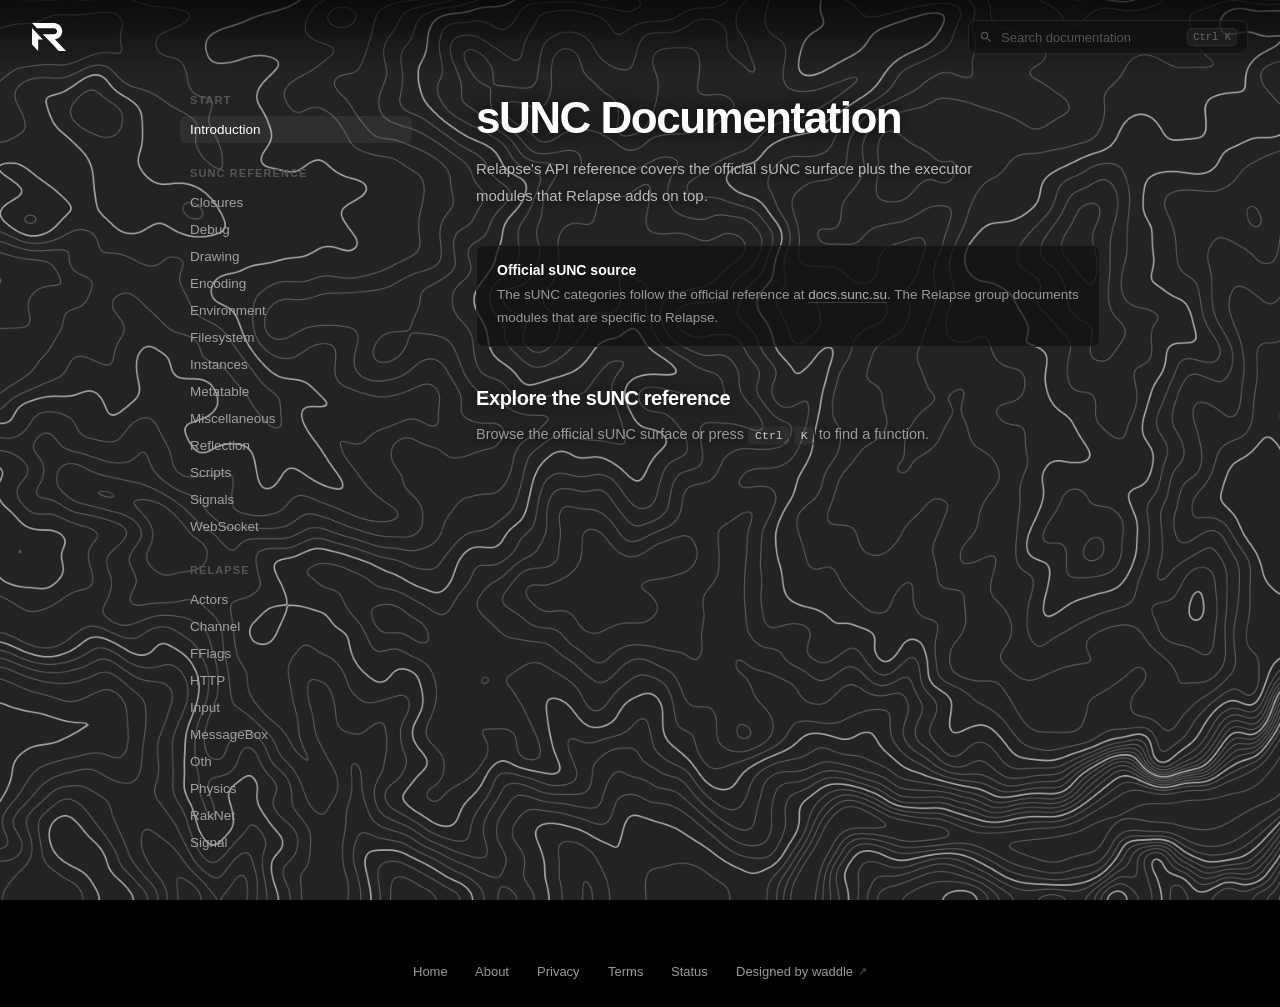
==== commit e5110933: "upd docs" ====
--- a/docs.html
+++ b/docs.html
@@ -14,6 +14,7 @@
   <meta property="og:url" content="https://getrelapse.xyz/">
 </head>
 <body>
+
   <div class="topbar">
     <img src="reassets/relapse2.svg" alt="Relapse logo">
     <div class="docs-topsearch">
@@ -25,12 +26,12 @@
   </div>
 
   <div class="docs-layout">
+
     <aside class="docs-side">
       <div class="docs-side-group">
         <h3>Start</h3>
         <a class="docs-side-link current" data-doc="introduction" href="#introduction">Introduction</a>
       </div>
-
       <div class="docs-side-group">
         <h3>sUNC Reference</h3>
         <a class="docs-side-link" data-doc="closures" href="#closures">Closures</a>
@@ -47,32 +48,48 @@
         <a class="docs-side-link" data-doc="signals" href="#signals">Signals</a>
         <a class="docs-side-link" data-doc="websocket" href="#websocket">WebSocket</a>
       </div>
-
       <div class="docs-side-group">
-        <h3>Other APIs</h3>
+        <h3>Relapse</h3>
+        <a class="docs-side-link" data-doc="actors" href="#actors">Actors</a>
+        <a class="docs-side-link" data-doc="channel" href="#channel">Channel</a>
+        <a class="docs-side-link" data-doc="fflags" href="#fflags">FFlags</a>
+        <a class="docs-side-link" data-doc="http" href="#http">HTTP</a>
+        <a class="docs-side-link" data-doc="input" href="#input">Input</a>
+        <a class="docs-side-link" data-doc="messagebox" href="#messagebox">MessageBox</a>
+        <a class="docs-side-link" data-doc="oth" href="#oth">Oth</a>
+        <a class="docs-side-link" data-doc="physics" href="#physics">Physics</a>
         <a class="docs-side-link" data-doc="raknet" href="#raknet">RakNet</a>
+        <a class="docs-side-link" data-doc="signal" href="#signal">Signal</a>
       </div>
     </aside>
 
     <main class="docs-main">
+
       <section id="introduction" class="docs-section active">
         <h1 class="docs-title">sUNC Documentation</h1>
-        <p class="docs-lead">Relapse's API reference covers the official sUNC APIs alongside Relapse-specific APIs.</p>
+        <p class="docs-lead">
+          Relapse's API reference covers the official sUNC surface plus the executor modules that Relapse adds on top.
+        </p>
 
         <div class="docs-note">
           <h3>Official sUNC source</h3>
-          <p>The sUNC sections follow the official reference. Relapse-specific APIs are documented separately. The canonical sUNC reference is <a href="https://docs.sunc.su" target="_blank" rel="noopener">docs.sunc.su</a>.</p>
-        </div>
-
-        <h2 class="docs-h2">Explore the reference</h2>
-        <p class="docs-p">Browse the API reference or press <kbd>Ctrl</kbd> <kbd>K</kbd> to find a function.</p>
+          <p>The sUNC categories follow the official reference at <a href="https://docs.sunc.su" target="_blank">docs.sunc.su</a>. The Relapse group documents modules that are specific to Relapse.</p>
+        </div>
+
+        <h2 class="docs-h2">Explore the sUNC reference</h2>
+        <p class="docs-p">Browse the official sUNC surface or press <kbd>Ctrl</kbd> <kbd>K</kbd> to find a function.</p>
       </section>
 
       <section id="closures" class="docs-section">
         <p class="docs-breadcrumb"><span>sUNC Reference</span><span class="sep">/</span><span>Closures</span></p>
         <h2 class="docs-title-sm">Closures</h2>
         <p class="docs-lead">Inspect, create, classify, hook and restore Luau closures.</p>
-        <div class="docs-note"><h3>Related to sUNC documentation</h3><p>This reference is based on the official <a href="https://docs.sunc.su" target="_blank" rel="noopener">sUNC documentation</a>.</p></div>
+
+        <div class="docs-note">
+          <h3>Related to sUNC documentation</h3>
+          <p>This reference is based exclusively on the official <a href="https://docs.sunc.su" target="_blank">sUNC documentation</a>.</p>
+        </div>
+
         <h3 class="docs-h3">Available functions</h3>
         <div class="docs-functions" data-category="closures"></div>
       </section>
@@ -81,7 +98,12 @@
         <p class="docs-breadcrumb"><span>sUNC Reference</span><span class="sep">/</span><span>Debug</span></p>
         <h2 class="docs-title-sm">Debug</h2>
         <p class="docs-lead">Inspect and modify constants, upvalues, stacks and prototypes.</p>
-        <div class="docs-note"><h3>Related to sUNC documentation</h3><p>This reference is based on the official <a href="https://docs.sunc.su" target="_blank" rel="noopener">sUNC documentation</a>.</p></div>
+
+        <div class="docs-note">
+          <h3>Related to sUNC documentation</h3>
+          <p>This reference is based exclusively on the official <a href="https://docs.sunc.su" target="_blank">sUNC documentation</a>.</p>
+        </div>
+
         <h3 class="docs-h3">Available functions</h3>
         <div class="docs-functions" data-category="debug"></div>
       </section>
@@ -90,7 +112,12 @@
         <p class="docs-breadcrumb"><span>sUNC Reference</span><span class="sep">/</span><span>Drawing</span></p>
         <h2 class="docs-title-sm">Drawing</h2>
         <p class="docs-lead">Create and manage client-only 2D drawing objects.</p>
-        <div class="docs-note"><h3>Related to sUNC documentation</h3><p>This reference is based on the official <a href="https://docs.sunc.su" target="_blank" rel="noopener">sUNC documentation</a>.</p></div>
+
+        <div class="docs-note">
+          <h3>Related to sUNC documentation</h3>
+          <p>This reference is based exclusively on the official <a href="https://docs.sunc.su" target="_blank">sUNC documentation</a>.</p>
+        </div>
+
         <h3 class="docs-h3">Available functions</h3>
         <div class="docs-functions" data-category="drawing"></div>
       </section>
@@ -99,7 +126,12 @@
         <p class="docs-breadcrumb"><span>sUNC Reference</span><span class="sep">/</span><span>Encoding</span></p>
         <h2 class="docs-title-sm">Encoding</h2>
         <p class="docs-lead">Encode Base64 data and compress or decompress LZ4 data.</p>
-        <div class="docs-note"><h3>Related to sUNC documentation</h3><p>This reference is based on the official <a href="https://docs.sunc.su" target="_blank" rel="noopener">sUNC documentation</a>.</p></div>
+
+        <div class="docs-note">
+          <h3>Related to sUNC documentation</h3>
+          <p>This reference is based exclusively on the official <a href="https://docs.sunc.su" target="_blank">sUNC documentation</a>.</p>
+        </div>
+
         <h3 class="docs-h3">Available functions</h3>
         <div class="docs-functions" data-category="encoding"></div>
       </section>
@@ -108,7 +140,12 @@
         <p class="docs-breadcrumb"><span>sUNC Reference</span><span class="sep">/</span><span>Environment</span></p>
         <h2 class="docs-title-sm">Environment</h2>
         <p class="docs-lead">Inspect executor environments, the registry and garbage-collected values.</p>
-        <div class="docs-note"><h3>Related to sUNC documentation</h3><p>This reference is based on the official <a href="https://docs.sunc.su" target="_blank" rel="noopener">sUNC documentation</a>.</p></div>
+
+        <div class="docs-note">
+          <h3>Related to sUNC documentation</h3>
+          <p>This reference is based exclusively on the official <a href="https://docs.sunc.su" target="_blank">sUNC documentation</a>.</p>
+        </div>
+
         <h3 class="docs-h3">Available functions</h3>
         <div class="docs-functions" data-category="environment"></div>
       </section>
@@ -117,7 +154,12 @@
         <p class="docs-breadcrumb"><span>sUNC Reference</span><span class="sep">/</span><span>Filesystem</span></p>
         <h2 class="docs-title-sm">Filesystem</h2>
         <p class="docs-lead">Read, write and organize files in the executor workspace.</p>
-        <div class="docs-note"><h3>Related to sUNC documentation</h3><p>This reference is based on the official <a href="https://docs.sunc.su" target="_blank" rel="noopener">sUNC documentation</a>.</p></div>
+
+        <div class="docs-note">
+          <h3>Related to sUNC documentation</h3>
+          <p>This reference is based exclusively on the official <a href="https://docs.sunc.su" target="_blank">sUNC documentation</a>.</p>
+        </div>
+
         <h3 class="docs-h3">Available functions</h3>
         <div class="docs-functions" data-category="filesystem"></div>
       </section>
@@ -126,7 +168,12 @@
         <p class="docs-breadcrumb"><span>sUNC Reference</span><span class="sep">/</span><span>Instances</span></p>
         <h2 class="docs-title-sm">Instances</h2>
         <p class="docs-lead">Enumerate, reference, inspect and interact with Roblox Instances.</p>
-        <div class="docs-note"><h3>Related to sUNC documentation</h3><p>This reference is based on the official <a href="https://docs.sunc.su" target="_blank" rel="noopener">sUNC documentation</a>.</p></div>
+
+        <div class="docs-note">
+          <h3>Related to sUNC documentation</h3>
+          <p>This reference is based exclusively on the official <a href="https://docs.sunc.su" target="_blank">sUNC documentation</a>.</p>
+        </div>
+
         <h3 class="docs-h3">Available functions</h3>
         <div class="docs-functions" data-category="instances"></div>
       </section>
@@ -135,7 +182,12 @@
         <p class="docs-breadcrumb"><span>sUNC Reference</span><span class="sep">/</span><span>Metatable</span></p>
         <h2 class="docs-title-sm">Metatable</h2>
         <p class="docs-lead">Access, replace and inspect protected metatables.</p>
-        <div class="docs-note"><h3>Related to sUNC documentation</h3><p>This reference is based on the official <a href="https://docs.sunc.su" target="_blank" rel="noopener">sUNC documentation</a>.</p></div>
+
+        <div class="docs-note">
+          <h3>Related to sUNC documentation</h3>
+          <p>This reference is based exclusively on the official <a href="https://docs.sunc.su" target="_blank">sUNC documentation</a>.</p>
+        </div>
+
         <h3 class="docs-h3">Available functions</h3>
         <div class="docs-functions" data-category="metatable"></div>
       </section>
@@ -144,7 +196,12 @@
         <p class="docs-breadcrumb"><span>sUNC Reference</span><span class="sep">/</span><span>Miscellaneous</span></p>
         <h2 class="docs-title-sm">Miscellaneous</h2>
         <p class="docs-lead">Utility functions that don't belong to a specific category.</p>
-        <div class="docs-note"><h3>Related to sUNC documentation</h3><p>This reference is based on the official <a href="https://docs.sunc.su" target="_blank" rel="noopener">sUNC documentation</a>.</p></div>
+
+        <div class="docs-note">
+          <h3>Related to sUNC documentation</h3>
+          <p>This reference is based exclusively on the official <a href="https://docs.sunc.su" target="_blank">sUNC documentation</a>.</p>
+        </div>
+
         <h3 class="docs-h3">Available functions</h3>
         <div class="docs-functions" data-category="miscellaneous"></div>
       </section>
@@ -153,7 +210,12 @@
         <p class="docs-breadcrumb"><span>sUNC Reference</span><span class="sep">/</span><span>Reflection</span></p>
         <h2 class="docs-title-sm">Reflection</h2>
         <p class="docs-lead">Reflect on functions, types and runtime state.</p>
-        <div class="docs-note"><h3>Related to sUNC documentation</h3><p>This reference is based on the official <a href="https://docs.sunc.su" target="_blank" rel="noopener">sUNC documentation</a>.</p></div>
+
+        <div class="docs-note">
+          <h3>Related to sUNC documentation</h3>
+          <p>This reference is based exclusively on the official <a href="https://docs.sunc.su" target="_blank">sUNC documentation</a>.</p>
+        </div>
+
         <h3 class="docs-h3">Available functions</h3>
         <div class="docs-functions" data-category="reflection"></div>
       </section>
@@ -162,7 +224,12 @@
         <p class="docs-breadcrumb"><span>sUNC Reference</span><span class="sep">/</span><span>Scripts</span></p>
         <h2 class="docs-title-sm">Scripts</h2>
         <p class="docs-lead">Manage, load and inspect running scripts.</p>
-        <div class="docs-note"><h3>Related to sUNC documentation</h3><p>This reference is based on the official <a href="https://docs.sunc.su" target="_blank" rel="noopener">sUNC documentation</a>.</p></div>
+
+        <div class="docs-note">
+          <h3>Related to sUNC documentation</h3>
+          <p>This reference is based exclusively on the official <a href="https://docs.sunc.su" target="_blank">sUNC documentation</a>.</p>
+        </div>
+
         <h3 class="docs-h3">Available functions</h3>
         <div class="docs-functions" data-category="scripts"></div>
       </section>
@@ -171,7 +238,12 @@
         <p class="docs-breadcrumb"><span>sUNC Reference</span><span class="sep">/</span><span>Signals</span></p>
         <h2 class="docs-title-sm">Signals</h2>
         <p class="docs-lead">Hook and inspect Roblox signals and event connections.</p>
-        <div class="docs-note"><h3>Related to sUNC documentation</h3><p>This reference is based on the official <a href="https://docs.sunc.su" target="_blank" rel="noopener">sUNC documentation</a>.</p></div>
+
+        <div class="docs-note">
+          <h3>Related to sUNC documentation</h3>
+          <p>This reference is based exclusively on the official <a href="https://docs.sunc.su" target="_blank">sUNC documentation</a>.</p>
+        </div>
+
         <h3 class="docs-h3">Available functions</h3>
         <div class="docs-functions" data-category="signals"></div>
       </section>
@@ -180,47 +252,154 @@
         <p class="docs-breadcrumb"><span>sUNC Reference</span><span class="sep">/</span><span>WebSocket</span></p>
         <h2 class="docs-title-sm">WebSocket</h2>
         <p class="docs-lead">Open, send and receive data over WebSocket connections.</p>
-        <div class="docs-note"><h3>Related to sUNC documentation</h3><p>This reference is based on the official <a href="https://docs.sunc.su" target="_blank" rel="noopener">sUNC documentation</a>.</p></div>
+
+        <div class="docs-note">
+          <h3>Related to sUNC documentation</h3>
+          <p>This reference is based exclusively on the official <a href="https://docs.sunc.su" target="_blank">sUNC documentation</a>.</p>
+        </div>
+
         <h3 class="docs-h3">Available functions</h3>
         <div class="docs-functions" data-category="websocket"></div>
       </section>
 
+      <section id="actors" class="docs-section">
+        <p class="docs-breadcrumb"><span>Relapse</span><span class="sep">/</span><span>Actors</span></p>
+        <h2 class="docs-title-sm">Actors</h2>
+        <p class="docs-lead">Run code inside Actor VMs and communicate with them.</p>
+
+        <div class="docs-note">
+          <h3>Relapse specific</h3>
+          <p>These functions are provided by Relapse and are not part of the sUNC reference.</p>
+        </div>
+
+        <h3 class="docs-h3">Available functions</h3>
+        <div class="docs-functions" data-category="actors"></div>
+      </section>
+
+      <section id="channel" class="docs-section">
+        <p class="docs-breadcrumb"><span>Relapse</span><span class="sep">/</span><span>Channel</span></p>
+        <h2 class="docs-title-sm">Channel</h2>
+        <p class="docs-lead">Open cross-VM channels and exchange JSON values.</p>
+
+        <div class="docs-note">
+          <h3>Relapse specific</h3>
+          <p>These functions are provided by Relapse and are not part of the sUNC reference.</p>
+        </div>
+
+        <h3 class="docs-h3">Available functions</h3>
+        <div class="docs-functions" data-category="channel"></div>
+      </section>
+
+      <section id="fflags" class="docs-section">
+        <p class="docs-breadcrumb"><span>Relapse</span><span class="sep">/</span><span>FFlags</span></p>
+        <h2 class="docs-title-sm">FFlags</h2>
+        <p class="docs-lead">Read and write engine fast flags.</p>
+
+        <div class="docs-note">
+          <h3>Relapse specific</h3>
+          <p>These functions are provided by Relapse and are not part of the sUNC reference.</p>
+        </div>
+
+        <h3 class="docs-h3">Available functions</h3>
+        <div class="docs-functions" data-category="fflags"></div>
+      </section>
+
+      <section id="http" class="docs-section">
+        <p class="docs-breadcrumb"><span>Relapse</span><span class="sep">/</span><span>HTTP</span></p>
+        <h2 class="docs-title-sm">HTTP</h2>
+        <p class="docs-lead">Send HTTP requests from the executor.</p>
+
+        <div class="docs-note">
+          <h3>Relapse specific</h3>
+          <p>These functions are provided by Relapse and are not part of the sUNC reference.</p>
+        </div>
+
+        <h3 class="docs-h3">Available functions</h3>
+        <div class="docs-functions" data-category="http"></div>
+      </section>
+
+      <section id="input" class="docs-section">
+        <p class="docs-breadcrumb"><span>Relapse</span><span class="sep">/</span><span>Input</span></p>
+        <h2 class="docs-title-sm">Input</h2>
+        <p class="docs-lead">Synthesize mouse and keyboard input.</p>
+
+        <div class="docs-note">
+          <h3>Relapse specific</h3>
+          <p>These functions are provided by Relapse and are not part of the sUNC reference.</p>
+        </div>
+
+        <h3 class="docs-h3">Available functions</h3>
+        <div class="docs-functions" data-category="input"></div>
+      </section>
+
+      <section id="messagebox" class="docs-section">
+        <p class="docs-breadcrumb"><span>Relapse</span><span class="sep">/</span><span>MessageBox</span></p>
+        <h2 class="docs-title-sm">MessageBox</h2>
+        <p class="docs-lead">Show native message boxes.</p>
+
+        <div class="docs-note">
+          <h3>Relapse specific</h3>
+          <p>These functions are provided by Relapse and are not part of the sUNC reference.</p>
+        </div>
+
+        <h3 class="docs-h3">Available functions</h3>
+        <div class="docs-functions" data-category="messagebox"></div>
+      </section>
+
+      <section id="oth" class="docs-section">
+        <p class="docs-breadcrumb"><span>Relapse</span><span class="sep">/</span><span>Oth</span></p>
+        <h2 class="docs-title-sm">Oth</h2>
+        <p class="docs-lead">Hook C closures with Lua functions and inspect hook threads.</p>
+
+        <div class="docs-note">
+          <h3>Relapse specific</h3>
+          <p>These functions are provided by Relapse and are not part of the sUNC reference.</p>
+        </div>
+
+        <h3 class="docs-h3">Available functions</h3>
+        <div class="docs-functions" data-category="oth"></div>
+      </section>
+
+      <section id="physics" class="docs-section">
+        <p class="docs-breadcrumb"><span>Relapse</span><span class="sep">/</span><span>Physics</span></p>
+        <h2 class="docs-title-sm">Physics</h2>
+        <p class="docs-lead">Read and change the local physics time scale.</p>
+
+        <div class="docs-note">
+          <h3>Relapse specific</h3>
+          <p>These functions are provided by Relapse and are not part of the sUNC reference.</p>
+        </div>
+
+        <h3 class="docs-h3">Available functions</h3>
+        <div class="docs-functions" data-category="physics"></div>
+      </section>
+
       <section id="raknet" class="docs-section">
-        <p class="docs-breadcrumb"><span>Other APIs</span><span class="sep">/</span><span>RakNet</span></p>
+        <p class="docs-breadcrumb"><span>Relapse</span><span class="sep">/</span><span>RakNet</span></p>
         <h2 class="docs-title-sm">RakNet</h2>
-        <p class="docs-lead">Hook, inspect, send and receive RakNet packets.</p>
-
-        <div class="docs-note">
-          <h3>RakNet API</h3>
-          <p><code>raknet</code> and <code>RakNet</code> refer to the same API table.</p>
+        <p class="docs-lead">Inspect and inject network packets.</p>
+
+        <div class="docs-note">
+          <h3>Relapse specific</h3>
+          <p>These functions are provided by Relapse and are not part of the sUNC reference.</p>
         </div>
 
         <h3 class="docs-h3">Available functions</h3>
         <div class="docs-functions" data-category="raknet"></div>
-
-        <h3 class="docs-h3">Packet properties</h3>
-        <div class="docs-table-wrap">
-          <table class="docs-table">
-            <thead><tr><th>Property</th><th>Description</th></tr></thead>
-            <tbody>
-              <tr><td><code>data</code></td><td>Raw packet bytes.</td></tr>
-              <tr><td><code>direction</code></td><td><code>"incoming"</code> or <code>"outgoing"</code>.</td></tr>
-              <tr><td><code>length</code> / <code>Length</code></td><td>Packet size in bytes.</td></tr>
-              <tr><td><code>PacketId</code></td><td>First byte of the packet, or <code>nil</code> if the packet is empty.</td></tr>
-              <tr><td><code>Priority</code></td><td>Packet priority.</td></tr>
-              <tr><td><code>Reliability</code></td><td>Packet reliability.</td></tr>
-              <tr><td><code>Channel</code></td><td>Packet channel.</td></tr>
-              <tr><td><code>Broadcast</code></td><td>Whether the packet is marked for broadcast.</td></tr>
-              <tr><td><code>Receipt</code></td><td>Packet receipt value.</td></tr>
-            </tbody>
-          </table>
-        </div>
-
-        <h3 class="docs-h3">Packet methods</h3>
-        <div class="docs-p">
-          <p><code>packet:Block()</code> currently returns the packet object without blocking it.</p>
-          <p><code>packet:SetData(data)</code> accepts a string and returns the packet object without changing its data.</p>
-        </div>
+      </section>
+
+      <section id="signal" class="docs-section">
+        <p class="docs-breadcrumb"><span>Relapse</span><span class="sep">/</span><span>Signal</span></p>
+        <h2 class="docs-title-sm">Signal</h2>
+        <p class="docs-lead">Create standalone signals and connections.</p>
+
+        <div class="docs-note">
+          <h3>Relapse specific</h3>
+          <p>These functions are provided by Relapse and are not part of the sUNC reference.</p>
+        </div>
+
+        <h3 class="docs-h3">Available functions</h3>
+        <div class="docs-functions" data-category="signal"></div>
       </section>
 
       <section id="function-view" class="docs-section">
@@ -229,9 +408,9 @@
         <h2 class="docs-fn-title" id="fnTitle"></h2>
         <p class="docs-lead" id="fnDesc"></p>
 
-        <div class="docs-note" id="fnNote">
-          <h3 id="fnNoteTitle">Related to sUNC documentation</h3>
-          <p id="fnNoteText">This page follows the official <a href="https://docs.sunc.su" target="_blank" rel="noopener">sUNC reference</a>.</p>
+        <div class="docs-note">
+          <h3>Related to sUNC documentation</h3>
+          <p>This page follows the official <a href="https://docs.sunc.su" target="_blank">sUNC reference</a>.</p>
         </div>
 
         <h3 class="docs-h2">Signature</h3>
@@ -260,7 +439,9 @@
           </a>
         </div>
       </section>
+
     </main>
+
   </div>
 
   <div class="footer">
@@ -273,5 +454,6 @@
   </div>
 
   <script src="reassets/de.js"></script>
+
 </body>
 </html>
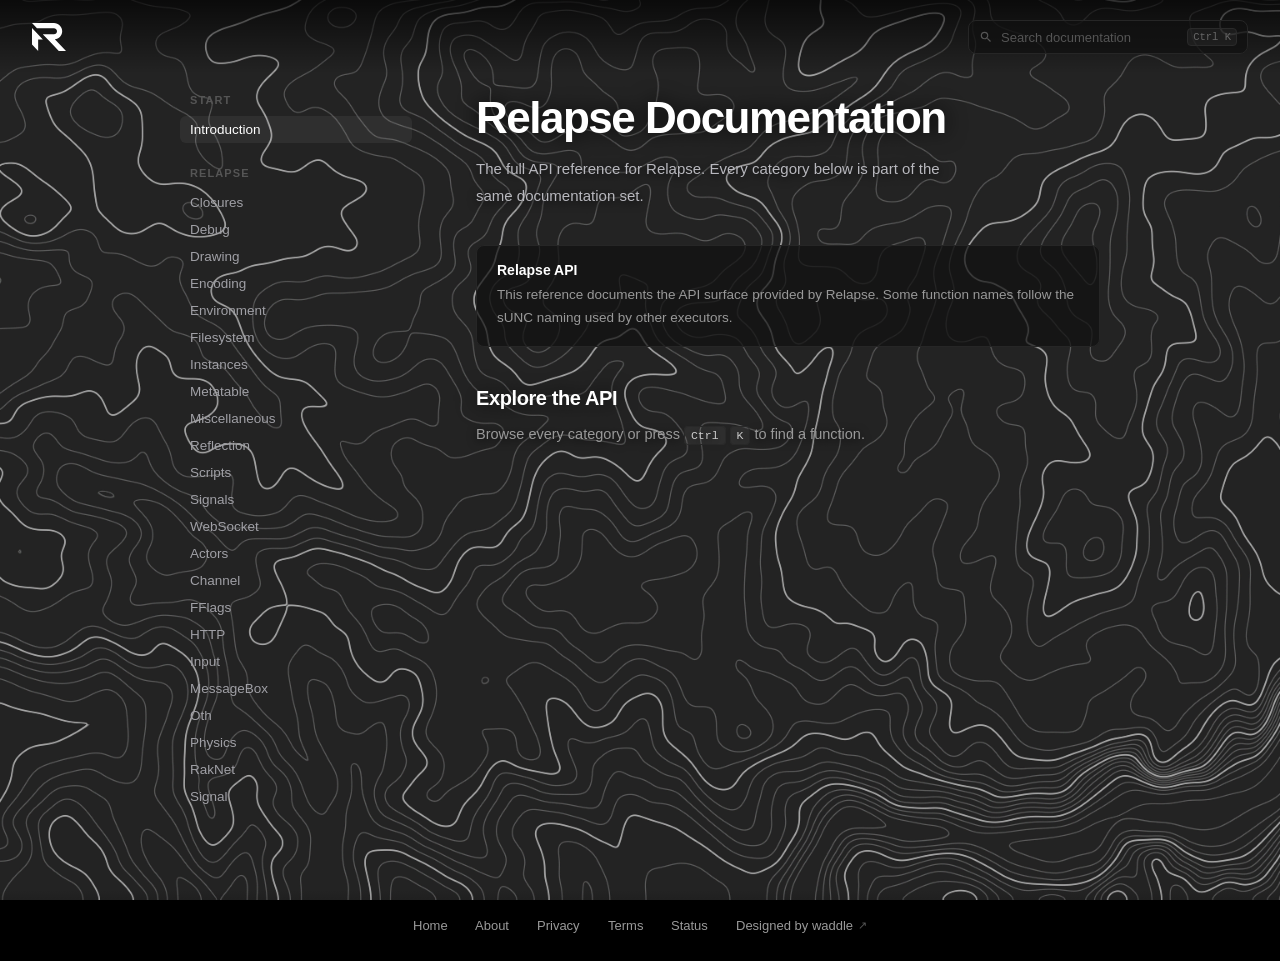
==== commit c24ea21e: "upd docs" ====
--- a/docs.html
+++ b/docs.html
@@ -33,7 +33,7 @@
         <a class="docs-side-link current" data-doc="introduction" href="#introduction">Introduction</a>
       </div>
       <div class="docs-side-group">
-        <h3>sUNC Reference</h3>
+        <h3>Relapse</h3>
         <a class="docs-side-link" data-doc="closures" href="#closures">Closures</a>
         <a class="docs-side-link" data-doc="debug" href="#debug">Debug</a>
         <a class="docs-side-link" data-doc="drawing" href="#drawing">Drawing</a>
@@ -47,9 +47,6 @@
         <a class="docs-side-link" data-doc="scripts" href="#scripts">Scripts</a>
         <a class="docs-side-link" data-doc="signals" href="#signals">Signals</a>
         <a class="docs-side-link" data-doc="websocket" href="#websocket">WebSocket</a>
-      </div>
-      <div class="docs-side-group">
-        <h3>Relapse</h3>
         <a class="docs-side-link" data-doc="actors" href="#actors">Actors</a>
         <a class="docs-side-link" data-doc="channel" href="#channel">Channel</a>
         <a class="docs-side-link" data-doc="fflags" href="#fflags">FFlags</a>
@@ -66,28 +63,28 @@
     <main class="docs-main">
 
       <section id="introduction" class="docs-section active">
-        <h1 class="docs-title">sUNC Documentation</h1>
+        <h1 class="docs-title">Relapse Documentation</h1>
         <p class="docs-lead">
-          Relapse's API reference covers the official sUNC surface plus the executor modules that Relapse adds on top.
+          The full API reference for Relapse. Every category below is part of the same documentation set.
         </p>
 
         <div class="docs-note">
-          <h3>Official sUNC source</h3>
-          <p>The sUNC categories follow the official reference at <a href="https://docs.sunc.su" target="_blank">docs.sunc.su</a>. The Relapse group documents modules that are specific to Relapse.</p>
-        </div>
-
-        <h2 class="docs-h2">Explore the sUNC reference</h2>
-        <p class="docs-p">Browse the official sUNC surface or press <kbd>Ctrl</kbd> <kbd>K</kbd> to find a function.</p>
+          <h3>Relapse API</h3>
+          <p>This reference documents the API surface provided by Relapse. Some function names follow the sUNC naming used by other executors.</p>
+        </div>
+
+        <h2 class="docs-h2">Explore the API</h2>
+        <p class="docs-p">Browse every category or press <kbd>Ctrl</kbd> <kbd>K</kbd> to find a function.</p>
       </section>
 
       <section id="closures" class="docs-section">
-        <p class="docs-breadcrumb"><span>sUNC Reference</span><span class="sep">/</span><span>Closures</span></p>
+        <p class="docs-breadcrumb"><span>Relapse</span><span class="sep">/</span><span>Closures</span></p>
         <h2 class="docs-title-sm">Closures</h2>
         <p class="docs-lead">Inspect, create, classify, hook and restore Luau closures.</p>
 
         <div class="docs-note">
-          <h3>Related to sUNC documentation</h3>
-          <p>This reference is based exclusively on the official <a href="https://docs.sunc.su" target="_blank">sUNC documentation</a>.</p>
+          <h3>Relapse documentation</h3>
+          <p>This reference documents the API surface provided by Relapse.</p>
         </div>
 
         <h3 class="docs-h3">Available functions</h3>
@@ -95,13 +92,13 @@
       </section>
 
       <section id="debug" class="docs-section">
-        <p class="docs-breadcrumb"><span>sUNC Reference</span><span class="sep">/</span><span>Debug</span></p>
+        <p class="docs-breadcrumb"><span>Relapse</span><span class="sep">/</span><span>Debug</span></p>
         <h2 class="docs-title-sm">Debug</h2>
         <p class="docs-lead">Inspect and modify constants, upvalues, stacks and prototypes.</p>
 
         <div class="docs-note">
-          <h3>Related to sUNC documentation</h3>
-          <p>This reference is based exclusively on the official <a href="https://docs.sunc.su" target="_blank">sUNC documentation</a>.</p>
+          <h3>Relapse documentation</h3>
+          <p>This reference documents the API surface provided by Relapse.</p>
         </div>
 
         <h3 class="docs-h3">Available functions</h3>
@@ -109,13 +106,13 @@
       </section>
 
       <section id="drawing" class="docs-section">
-        <p class="docs-breadcrumb"><span>sUNC Reference</span><span class="sep">/</span><span>Drawing</span></p>
+        <p class="docs-breadcrumb"><span>Relapse</span><span class="sep">/</span><span>Drawing</span></p>
         <h2 class="docs-title-sm">Drawing</h2>
         <p class="docs-lead">Create and manage client-only 2D drawing objects.</p>
 
         <div class="docs-note">
-          <h3>Related to sUNC documentation</h3>
-          <p>This reference is based exclusively on the official <a href="https://docs.sunc.su" target="_blank">sUNC documentation</a>.</p>
+          <h3>Relapse documentation</h3>
+          <p>This reference documents the API surface provided by Relapse.</p>
         </div>
 
         <h3 class="docs-h3">Available functions</h3>
@@ -123,13 +120,13 @@
       </section>
 
       <section id="encoding" class="docs-section">
-        <p class="docs-breadcrumb"><span>sUNC Reference</span><span class="sep">/</span><span>Encoding</span></p>
+        <p class="docs-breadcrumb"><span>Relapse</span><span class="sep">/</span><span>Encoding</span></p>
         <h2 class="docs-title-sm">Encoding</h2>
         <p class="docs-lead">Encode Base64 data and compress or decompress LZ4 data.</p>
 
         <div class="docs-note">
-          <h3>Related to sUNC documentation</h3>
-          <p>This reference is based exclusively on the official <a href="https://docs.sunc.su" target="_blank">sUNC documentation</a>.</p>
+          <h3>Relapse documentation</h3>
+          <p>This reference documents the API surface provided by Relapse.</p>
         </div>
 
         <h3 class="docs-h3">Available functions</h3>
@@ -137,13 +134,13 @@
       </section>
 
       <section id="environment" class="docs-section">
-        <p class="docs-breadcrumb"><span>sUNC Reference</span><span class="sep">/</span><span>Environment</span></p>
+        <p class="docs-breadcrumb"><span>Relapse</span><span class="sep">/</span><span>Environment</span></p>
         <h2 class="docs-title-sm">Environment</h2>
         <p class="docs-lead">Inspect executor environments, the registry and garbage-collected values.</p>
 
         <div class="docs-note">
-          <h3>Related to sUNC documentation</h3>
-          <p>This reference is based exclusively on the official <a href="https://docs.sunc.su" target="_blank">sUNC documentation</a>.</p>
+          <h3>Relapse documentation</h3>
+          <p>This reference documents the API surface provided by Relapse.</p>
         </div>
 
         <h3 class="docs-h3">Available functions</h3>
@@ -151,13 +148,13 @@
       </section>
 
       <section id="filesystem" class="docs-section">
-        <p class="docs-breadcrumb"><span>sUNC Reference</span><span class="sep">/</span><span>Filesystem</span></p>
+        <p class="docs-breadcrumb"><span>Relapse</span><span class="sep">/</span><span>Filesystem</span></p>
         <h2 class="docs-title-sm">Filesystem</h2>
         <p class="docs-lead">Read, write and organize files in the executor workspace.</p>
 
         <div class="docs-note">
-          <h3>Related to sUNC documentation</h3>
-          <p>This reference is based exclusively on the official <a href="https://docs.sunc.su" target="_blank">sUNC documentation</a>.</p>
+          <h3>Relapse documentation</h3>
+          <p>This reference documents the API surface provided by Relapse.</p>
         </div>
 
         <h3 class="docs-h3">Available functions</h3>
@@ -165,13 +162,13 @@
       </section>
 
       <section id="instances" class="docs-section">
-        <p class="docs-breadcrumb"><span>sUNC Reference</span><span class="sep">/</span><span>Instances</span></p>
+        <p class="docs-breadcrumb"><span>Relapse</span><span class="sep">/</span><span>Instances</span></p>
         <h2 class="docs-title-sm">Instances</h2>
         <p class="docs-lead">Enumerate, reference, inspect and interact with Roblox Instances.</p>
 
         <div class="docs-note">
-          <h3>Related to sUNC documentation</h3>
-          <p>This reference is based exclusively on the official <a href="https://docs.sunc.su" target="_blank">sUNC documentation</a>.</p>
+          <h3>Relapse documentation</h3>
+          <p>This reference documents the API surface provided by Relapse.</p>
         </div>
 
         <h3 class="docs-h3">Available functions</h3>
@@ -179,13 +176,13 @@
       </section>
 
       <section id="metatable" class="docs-section">
-        <p class="docs-breadcrumb"><span>sUNC Reference</span><span class="sep">/</span><span>Metatable</span></p>
+        <p class="docs-breadcrumb"><span>Relapse</span><span class="sep">/</span><span>Metatable</span></p>
         <h2 class="docs-title-sm">Metatable</h2>
         <p class="docs-lead">Access, replace and inspect protected metatables.</p>
 
         <div class="docs-note">
-          <h3>Related to sUNC documentation</h3>
-          <p>This reference is based exclusively on the official <a href="https://docs.sunc.su" target="_blank">sUNC documentation</a>.</p>
+          <h3>Relapse documentation</h3>
+          <p>This reference documents the API surface provided by Relapse.</p>
         </div>
 
         <h3 class="docs-h3">Available functions</h3>
@@ -193,13 +190,13 @@
       </section>
 
       <section id="miscellaneous" class="docs-section">
-        <p class="docs-breadcrumb"><span>sUNC Reference</span><span class="sep">/</span><span>Miscellaneous</span></p>
+        <p class="docs-breadcrumb"><span>Relapse</span><span class="sep">/</span><span>Miscellaneous</span></p>
         <h2 class="docs-title-sm">Miscellaneous</h2>
         <p class="docs-lead">Utility functions that don't belong to a specific category.</p>
 
         <div class="docs-note">
-          <h3>Related to sUNC documentation</h3>
-          <p>This reference is based exclusively on the official <a href="https://docs.sunc.su" target="_blank">sUNC documentation</a>.</p>
+          <h3>Relapse documentation</h3>
+          <p>This reference documents the API surface provided by Relapse.</p>
         </div>
 
         <h3 class="docs-h3">Available functions</h3>
@@ -207,13 +204,13 @@
       </section>
 
       <section id="reflection" class="docs-section">
-        <p class="docs-breadcrumb"><span>sUNC Reference</span><span class="sep">/</span><span>Reflection</span></p>
+        <p class="docs-breadcrumb"><span>Relapse</span><span class="sep">/</span><span>Reflection</span></p>
         <h2 class="docs-title-sm">Reflection</h2>
         <p class="docs-lead">Reflect on functions, types and runtime state.</p>
 
         <div class="docs-note">
-          <h3>Related to sUNC documentation</h3>
-          <p>This reference is based exclusively on the official <a href="https://docs.sunc.su" target="_blank">sUNC documentation</a>.</p>
+          <h3>Relapse documentation</h3>
+          <p>This reference documents the API surface provided by Relapse.</p>
         </div>
 
         <h3 class="docs-h3">Available functions</h3>
@@ -221,13 +218,13 @@
       </section>
 
       <section id="scripts" class="docs-section">
-        <p class="docs-breadcrumb"><span>sUNC Reference</span><span class="sep">/</span><span>Scripts</span></p>
+        <p class="docs-breadcrumb"><span>Relapse</span><span class="sep">/</span><span>Scripts</span></p>
         <h2 class="docs-title-sm">Scripts</h2>
         <p class="docs-lead">Manage, load and inspect running scripts.</p>
 
         <div class="docs-note">
-          <h3>Related to sUNC documentation</h3>
-          <p>This reference is based exclusively on the official <a href="https://docs.sunc.su" target="_blank">sUNC documentation</a>.</p>
+          <h3>Relapse documentation</h3>
+          <p>This reference documents the API surface provided by Relapse.</p>
         </div>
 
         <h3 class="docs-h3">Available functions</h3>
@@ -235,13 +232,13 @@
       </section>
 
       <section id="signals" class="docs-section">
-        <p class="docs-breadcrumb"><span>sUNC Reference</span><span class="sep">/</span><span>Signals</span></p>
+        <p class="docs-breadcrumb"><span>Relapse</span><span class="sep">/</span><span>Signals</span></p>
         <h2 class="docs-title-sm">Signals</h2>
         <p class="docs-lead">Hook and inspect Roblox signals and event connections.</p>
 
         <div class="docs-note">
-          <h3>Related to sUNC documentation</h3>
-          <p>This reference is based exclusively on the official <a href="https://docs.sunc.su" target="_blank">sUNC documentation</a>.</p>
+          <h3>Relapse documentation</h3>
+          <p>This reference documents the API surface provided by Relapse.</p>
         </div>
 
         <h3 class="docs-h3">Available functions</h3>
@@ -249,13 +246,13 @@
       </section>
 
       <section id="websocket" class="docs-section">
-        <p class="docs-breadcrumb"><span>sUNC Reference</span><span class="sep">/</span><span>WebSocket</span></p>
+        <p class="docs-breadcrumb"><span>Relapse</span><span class="sep">/</span><span>WebSocket</span></p>
         <h2 class="docs-title-sm">WebSocket</h2>
         <p class="docs-lead">Open, send and receive data over WebSocket connections.</p>
 
         <div class="docs-note">
-          <h3>Related to sUNC documentation</h3>
-          <p>This reference is based exclusively on the official <a href="https://docs.sunc.su" target="_blank">sUNC documentation</a>.</p>
+          <h3>Relapse documentation</h3>
+          <p>This reference documents the API surface provided by Relapse.</p>
         </div>
 
         <h3 class="docs-h3">Available functions</h3>
@@ -268,8 +265,8 @@
         <p class="docs-lead">Run code inside Actor VMs and communicate with them.</p>
 
         <div class="docs-note">
-          <h3>Relapse specific</h3>
-          <p>These functions are provided by Relapse and are not part of the sUNC reference.</p>
+          <h3>Relapse documentation</h3>
+          <p>This reference documents the API surface provided by Relapse.</p>
         </div>
 
         <h3 class="docs-h3">Available functions</h3>
@@ -282,8 +279,8 @@
         <p class="docs-lead">Open cross-VM channels and exchange JSON values.</p>
 
         <div class="docs-note">
-          <h3>Relapse specific</h3>
-          <p>These functions are provided by Relapse and are not part of the sUNC reference.</p>
+          <h3>Relapse documentation</h3>
+          <p>This reference documents the API surface provided by Relapse.</p>
         </div>
 
         <h3 class="docs-h3">Available functions</h3>
@@ -296,8 +293,8 @@
         <p class="docs-lead">Read and write engine fast flags.</p>
 
         <div class="docs-note">
-          <h3>Relapse specific</h3>
-          <p>These functions are provided by Relapse and are not part of the sUNC reference.</p>
+          <h3>Relapse documentation</h3>
+          <p>This reference documents the API surface provided by Relapse.</p>
         </div>
 
         <h3 class="docs-h3">Available functions</h3>
@@ -310,8 +307,8 @@
         <p class="docs-lead">Send HTTP requests from the executor.</p>
 
         <div class="docs-note">
-          <h3>Relapse specific</h3>
-          <p>These functions are provided by Relapse and are not part of the sUNC reference.</p>
+          <h3>Relapse documentation</h3>
+          <p>This reference documents the API surface provided by Relapse.</p>
         </div>
 
         <h3 class="docs-h3">Available functions</h3>
@@ -324,8 +321,8 @@
         <p class="docs-lead">Synthesize mouse and keyboard input.</p>
 
         <div class="docs-note">
-          <h3>Relapse specific</h3>
-          <p>These functions are provided by Relapse and are not part of the sUNC reference.</p>
+          <h3>Relapse documentation</h3>
+          <p>This reference documents the API surface provided by Relapse.</p>
         </div>
 
         <h3 class="docs-h3">Available functions</h3>
@@ -338,8 +335,8 @@
         <p class="docs-lead">Show native message boxes.</p>
 
         <div class="docs-note">
-          <h3>Relapse specific</h3>
-          <p>These functions are provided by Relapse and are not part of the sUNC reference.</p>
+          <h3>Relapse documentation</h3>
+          <p>This reference documents the API surface provided by Relapse.</p>
         </div>
 
         <h3 class="docs-h3">Available functions</h3>
@@ -352,8 +349,8 @@
         <p class="docs-lead">Hook C closures with Lua functions and inspect hook threads.</p>
 
         <div class="docs-note">
-          <h3>Relapse specific</h3>
-          <p>These functions are provided by Relapse and are not part of the sUNC reference.</p>
+          <h3>Relapse documentation</h3>
+          <p>This reference documents the API surface provided by Relapse.</p>
         </div>
 
         <h3 class="docs-h3">Available functions</h3>
@@ -366,8 +363,8 @@
         <p class="docs-lead">Read and change the local physics time scale.</p>
 
         <div class="docs-note">
-          <h3>Relapse specific</h3>
-          <p>These functions are provided by Relapse and are not part of the sUNC reference.</p>
+          <h3>Relapse documentation</h3>
+          <p>This reference documents the API surface provided by Relapse.</p>
         </div>
 
         <h3 class="docs-h3">Available functions</h3>
@@ -380,8 +377,8 @@
         <p class="docs-lead">Inspect and inject network packets.</p>
 
         <div class="docs-note">
-          <h3>Relapse specific</h3>
-          <p>These functions are provided by Relapse and are not part of the sUNC reference.</p>
+          <h3>Relapse documentation</h3>
+          <p>This reference documents the API surface provided by Relapse.</p>
         </div>
 
         <h3 class="docs-h3">Available functions</h3>
@@ -394,8 +391,8 @@
         <p class="docs-lead">Create standalone signals and connections.</p>
 
         <div class="docs-note">
-          <h3>Relapse specific</h3>
-          <p>These functions are provided by Relapse and are not part of the sUNC reference.</p>
+          <h3>Relapse documentation</h3>
+          <p>This reference documents the API surface provided by Relapse.</p>
         </div>
 
         <h3 class="docs-h3">Available functions</h3>
@@ -409,8 +406,8 @@
         <p class="docs-lead" id="fnDesc"></p>
 
         <div class="docs-note">
-          <h3>Related to sUNC documentation</h3>
-          <p>This page follows the official <a href="https://docs.sunc.su" target="_blank">sUNC reference</a>.</p>
+          <h3>Relapse documentation</h3>
+          <p>This reference documents the API surface provided by Relapse.</p>
         </div>
 
         <h3 class="docs-h2">Signature</h3>
@@ -453,7 +450,7 @@
     <a class="credit" href="https://waddles.cafe" target="_blank" rel="noopener">Designed by waddle</a>
   </div>
 
-  <script src="reassets/de.js"></script>
+  <script src="reassets/de.js?v=2"></script>
 
 </body>
 </html>
